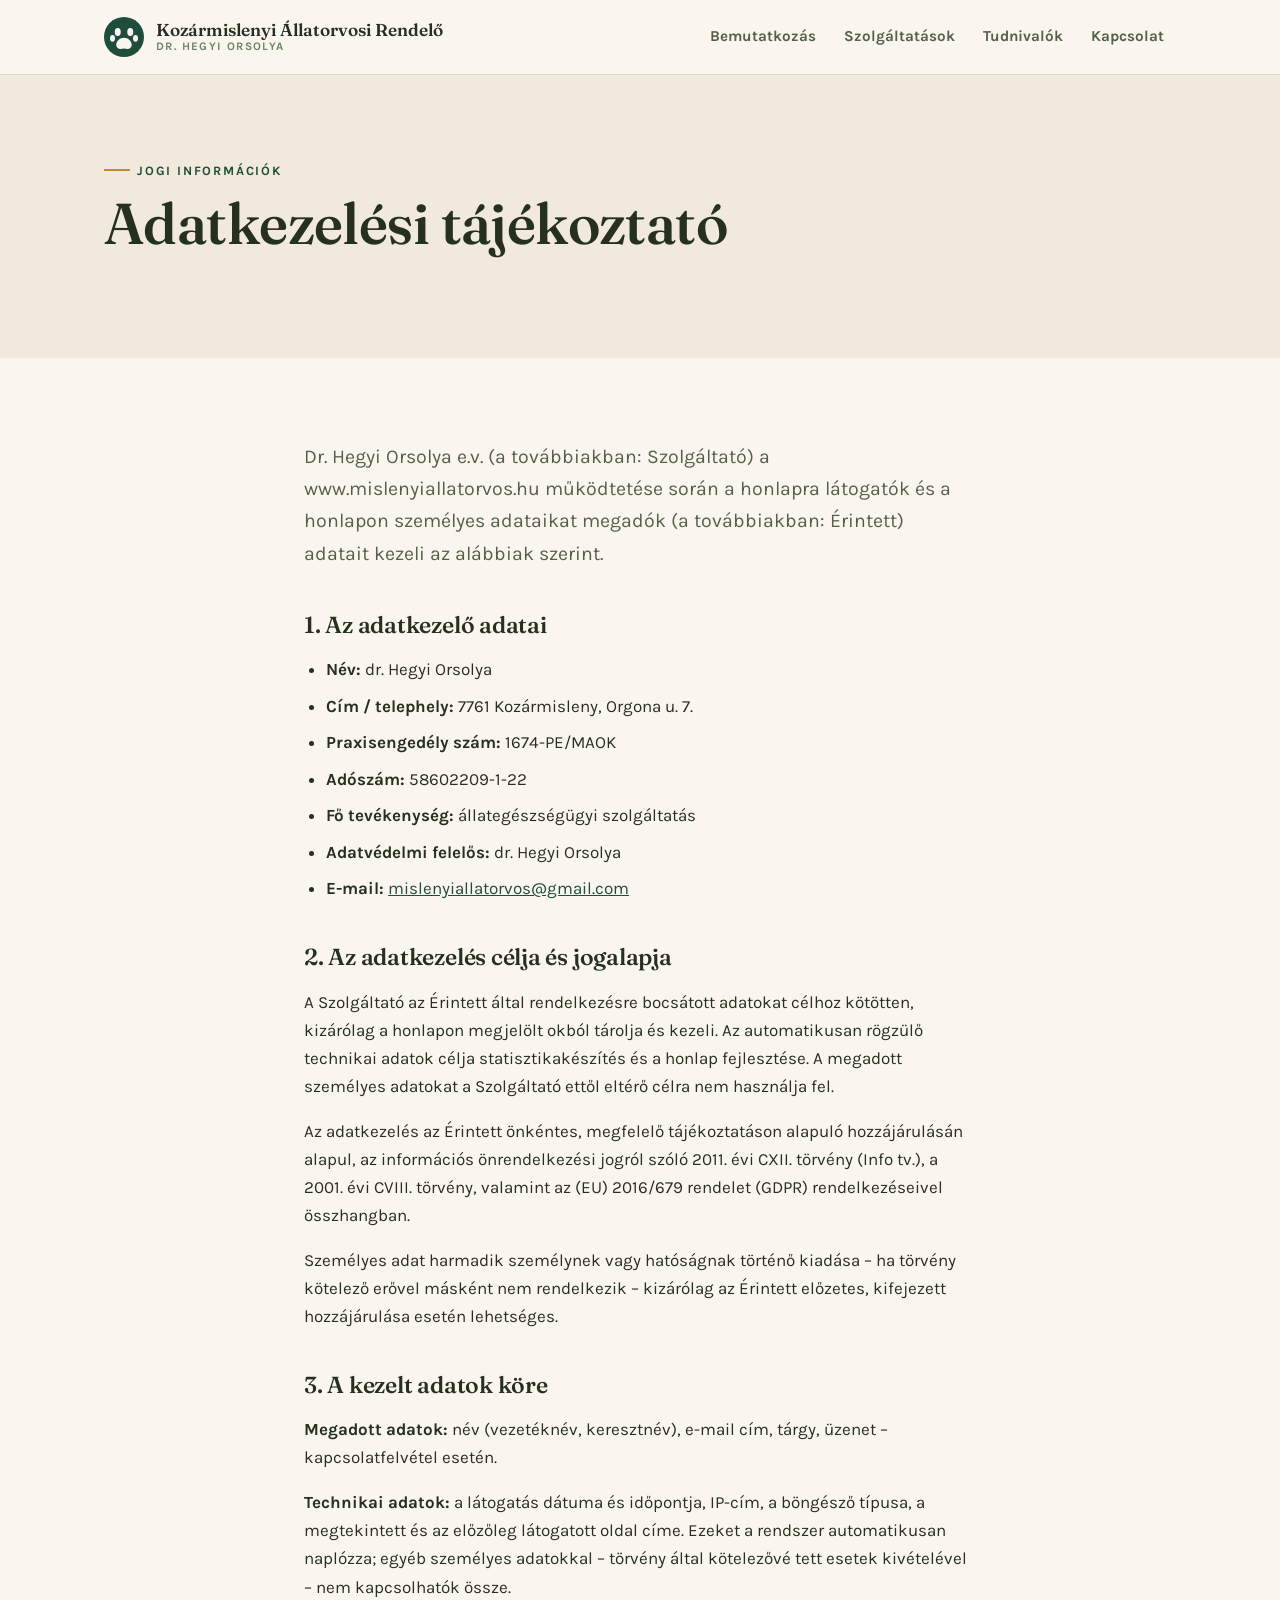
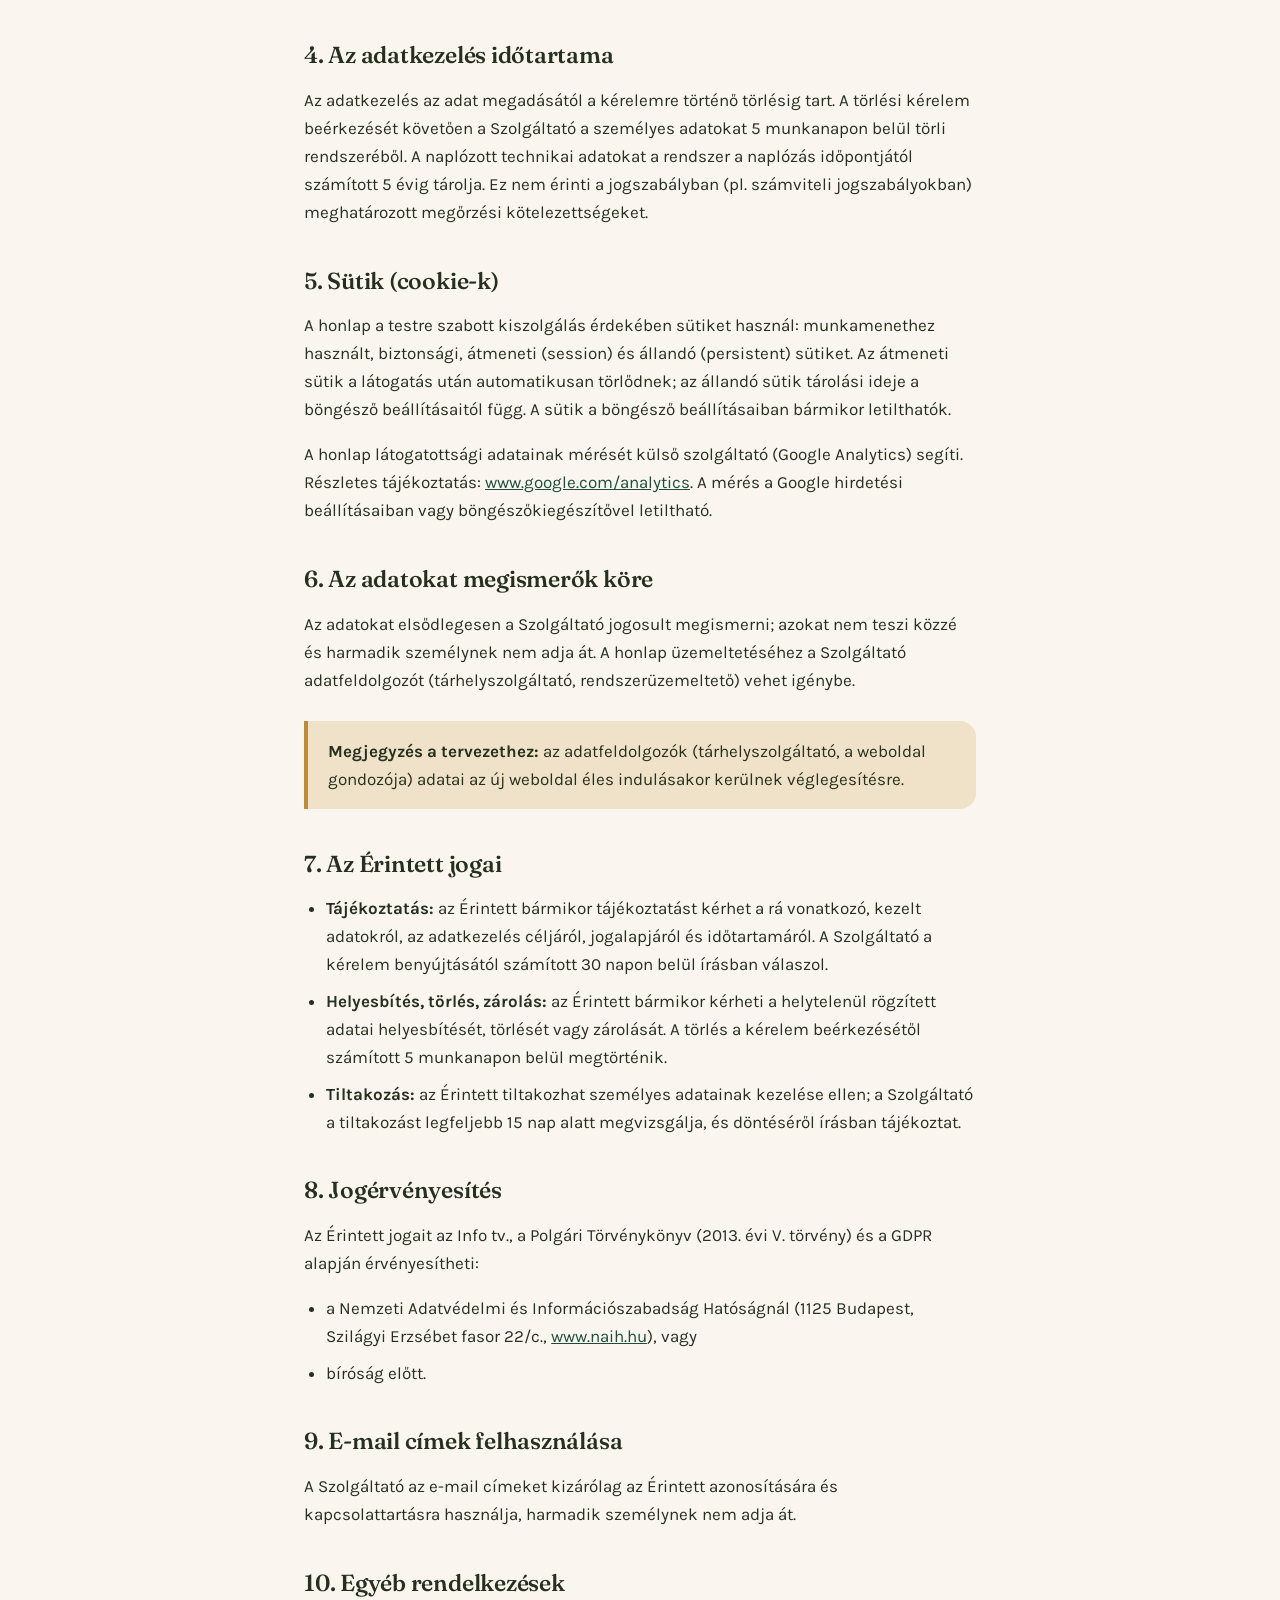
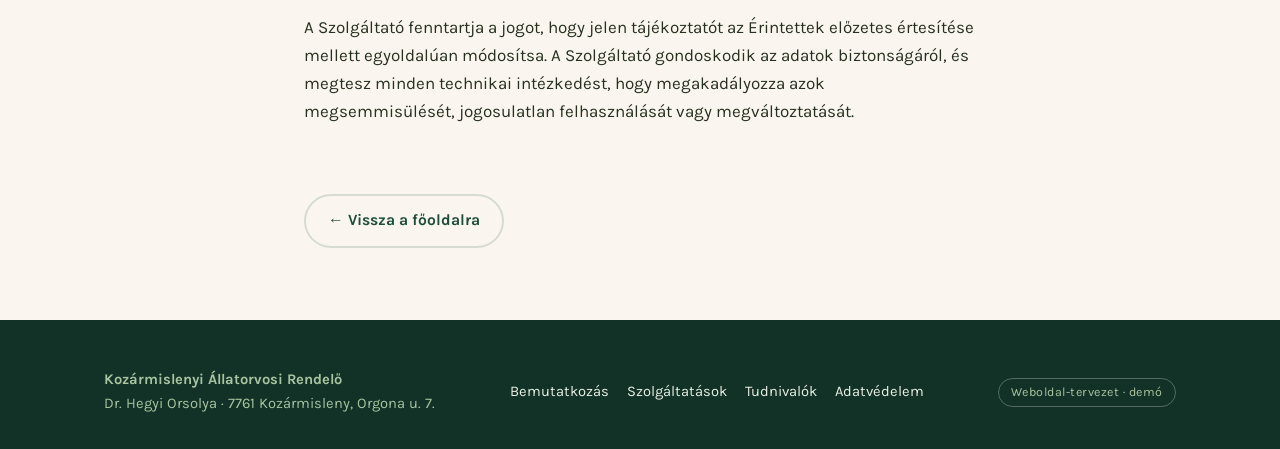
==== adatvedelem.html @ f399595c "Allatorvosi weboldal demo Co-Authored-By: Claude Fable 5 <noreply@anthropic.com>" ====
<!DOCTYPE html>
<html lang="hu">
<head>
  <meta charset="utf-8">
  <meta name="viewport" content="width=device-width, initial-scale=1">
  <title>Adatkezelési tájékoztató – Kozármislenyi Állatorvosi Rendelő</title>
  <meta name="description" content="A www.mislenyiallatorvos.hu adatkezelési tájékoztatója.">
  <meta name="robots" content="noindex">
  <link rel="preconnect" href="https://fonts.googleapis.com">
  <link rel="preconnect" href="https://fonts.gstatic.com" crossorigin>
  <link href="https://fonts.googleapis.com/css2?family=Fraunces:ital,opsz,wght@0,9..144,400..700;1,9..144,400..700&family=Karla:ital,wght@0,400..800;1,400..800&display=swap&subset=latin-ext" rel="stylesheet">
  <link rel="stylesheet" href="css/style.css">
  <link rel="icon" href="data:image/svg+xml,%3Csvg xmlns='http://www.w3.org/2000/svg' viewBox='0 0 32 32'%3E%3Ccircle cx='16' cy='16' r='16' fill='%231E4D3B'/%3E%3Cg fill='%23FAF6EF'%3E%3Cellipse cx='11' cy='12' rx='2.4' ry='3.2'/%3E%3Cellipse cx='21' cy='12' rx='2.4' ry='3.2'/%3E%3Cellipse cx='6.8' cy='17' rx='2' ry='2.7'/%3E%3Cellipse cx='25.2' cy='17' rx='2' ry='2.7'/%3E%3Cpath d='M16 16.5c3.4 0 6.2 2.8 6.2 5.6 0 2-1.5 3.4-3.4 3.4-1.1 0-2-.4-2.8-.4s-1.7.4-2.8.4c-1.9 0-3.4-1.4-3.4-3.4 0-2.8 2.8-5.6 6.2-5.6z'/%3E%3C/g%3E%3C/svg%3E">
</head>
<body>

  <header class="site-header">
    <div class="wrap">
      <a class="brand" href="index.html">
        <svg viewBox="0 0 32 32" aria-hidden="true">
          <circle cx="16" cy="16" r="16" fill="#1E4D3B"/>
          <g fill="#FAF6EF">
            <ellipse cx="11" cy="12" rx="2.4" ry="3.2"/>
            <ellipse cx="21" cy="12" rx="2.4" ry="3.2"/>
            <ellipse cx="6.8" cy="17" rx="2" ry="2.7"/>
            <ellipse cx="25.2" cy="17" rx="2" ry="2.7"/>
            <path d="M16 16.5c3.4 0 6.2 2.8 6.2 5.6 0 2-1.5 3.4-3.4 3.4-1.1 0-2-.4-2.8-.4s-1.7.4-2.8.4c-1.9 0-3.4-1.4-3.4-3.4 0-2.8 2.8-5.6 6.2-5.6z"/>
          </g>
        </svg>
        <span class="brand-name">
          Kozármislenyi Állatorvosi Rendelő
          <small>Dr. Hegyi Orsolya</small>
        </span>
      </a>
      <nav class="main-nav" id="main-nav" aria-label="Fő navigáció">
        <a href="index.html#bemutatkozas">Bemutatkozás</a>
        <a href="index.html#szolgaltatasok">Szolgáltatások</a>
        <a href="index.html#tudnivalok">Tudnivalók</a>
        <a href="index.html#kapcsolat">Kapcsolat</a>
      </nav>
      <button class="nav-toggle" id="nav-toggle" aria-expanded="false" aria-controls="main-nav" aria-label="Menü megnyitása">
        <svg viewBox="0 0 24 24" fill="none" stroke="currentColor" stroke-width="2.4" stroke-linecap="round" aria-hidden="true"><line x1="3" y1="6" x2="21" y2="6"/><line x1="3" y1="12" x2="21" y2="12"/><line x1="3" y1="18" x2="21" y2="18"/></svg>
      </button>
    </div>
  </header>

  <main>
    <div class="article-hero">
      <div class="wrap">
        <p class="eyebrow">Jogi információk</p>
        <h1>Adatkezelési tájékoztató</h1>
      </div>
    </div>

    <article class="article-body">
      <p class="lead">Dr. Hegyi Orsolya e.v. (a továbbiakban: Szolgáltató) a www.mislenyiallatorvos.hu működtetése során a honlapra látogatók és a honlapon személyes adataikat megadók (a továbbiakban: Érintett) adatait kezeli az alábbiak szerint.</p>

      <h2>1. Az adatkezelő adatai</h2>
      <ul>
        <li><strong>Név:</strong> dr. Hegyi Orsolya</li>
        <li><strong>Cím / telephely:</strong> 7761 Kozármisleny, Orgona u. 7.</li>
        <li><strong>Praxisengedély szám:</strong> 1674-PE/MAOK</li>
        <li><strong>Adószám:</strong> 58602209-1-22</li>
        <li><strong>Fő tevékenység:</strong> állategészségügyi szolgáltatás</li>
        <li><strong>Adatvédelmi felelős:</strong> dr. Hegyi Orsolya</li>
        <li><strong>E-mail:</strong> <a href="mailto:mislenyiallatorvos@gmail.com">mislenyiallatorvos@gmail.com</a></li>
      </ul>

      <h2>2. Az adatkezelés célja és jogalapja</h2>
      <p>A Szolgáltató az Érintett által rendelkezésre bocsátott adatokat célhoz kötötten, kizárólag a honlapon megjelölt okból tárolja és kezeli. Az automatikusan rögzülő technikai adatok célja statisztikakészítés és a honlap fejlesztése. A megadott személyes adatokat a Szolgáltató ettől eltérő célra nem használja fel.</p>
      <p>Az adatkezelés az Érintett önkéntes, megfelelő tájékoztatáson alapuló hozzájárulásán alapul, az információs önrendelkezési jogról szóló 2011. évi CXII. törvény (Info tv.), a 2001. évi CVIII. törvény, valamint az (EU) 2016/679 rendelet (GDPR) rendelkezéseivel összhangban.</p>
      <p>Személyes adat harmadik személynek vagy hatóságnak történő kiadása – ha törvény kötelező erővel másként nem rendelkezik – kizárólag az Érintett előzetes, kifejezett hozzájárulása esetén lehetséges.</p>

      <h2>3. A kezelt adatok köre</h2>
      <p><strong>Megadott adatok:</strong> név (vezetéknév, keresztnév), e-mail cím, tárgy, üzenet – kapcsolatfelvétel esetén.</p>
      <p><strong>Technikai adatok:</strong> a látogatás dátuma és időpontja, IP-cím, a böngésző típusa, a megtekintett és az előzőleg látogatott oldal címe. Ezeket a rendszer automatikusan naplózza; egyéb személyes adatokkal – törvény által kötelezővé tett esetek kivételével – nem kapcsolhatók össze.</p>

      <h2>4. Az adatkezelés időtartama</h2>
      <p>Az adatkezelés az adat megadásától a kérelemre történő törlésig tart. A törlési kérelem beérkezését követően a Szolgáltató a személyes adatokat 5 munkanapon belül törli rendszeréből. A naplózott technikai adatokat a rendszer a naplózás időpontjától számított 5 évig tárolja. Ez nem érinti a jogszabályban (pl. számviteli jogszabályokban) meghatározott megőrzési kötelezettségeket.</p>

      <h2>5. Sütik (cookie-k)</h2>
      <p>A honlap a testre szabott kiszolgálás érdekében sütiket használ: munkamenethez használt, biztonsági, átmeneti (session) és állandó (persistent) sütiket. Az átmeneti sütik a látogatás után automatikusan törlődnek; az állandó sütik tárolási ideje a böngésző beállításaitól függ. A sütik a böngésző beállításaiban bármikor letilthatók.</p>
      <p>A honlap látogatottsági adatainak mérését külső szolgáltató (Google Analytics) segíti. Részletes tájékoztatás: <a href="https://www.google.com/analytics/" rel="noopener">www.google.com/analytics</a>. A mérés a Google hirdetési beállításaiban vagy böngészőkiegészítővel letiltható.</p>

      <h2>6. Az adatokat megismerők köre</h2>
      <p>Az adatokat elsődlegesen a Szolgáltató jogosult megismerni; azokat nem teszi közzé és harmadik személynek nem adja át. A honlap üzemeltetéséhez a Szolgáltató adatfeldolgozót (tárhelyszolgáltató, rendszerüzemeltető) vehet igénybe.</p>
      <div class="callout"><p><strong>Megjegyzés a tervezethez:</strong> az adatfeldolgozók (tárhelyszolgáltató, a weboldal gondozója) adatai az új weboldal éles indulásakor kerülnek véglegesítésre.</p></div>

      <h2>7. Az Érintett jogai</h2>
      <ul>
        <li><strong>Tájékoztatás:</strong> az Érintett bármikor tájékoztatást kérhet a rá vonatkozó, kezelt adatokról, az adatkezelés céljáról, jogalapjáról és időtartamáról. A Szolgáltató a kérelem benyújtásától számított 30 napon belül írásban válaszol.</li>
        <li><strong>Helyesbítés, törlés, zárolás:</strong> az Érintett bármikor kérheti a helytelenül rögzített adatai helyesbítését, törlését vagy zárolását. A törlés a kérelem beérkezésétől számított 5 munkanapon belül megtörténik.</li>
        <li><strong>Tiltakozás:</strong> az Érintett tiltakozhat személyes adatainak kezelése ellen; a Szolgáltató a tiltakozást legfeljebb 15 nap alatt megvizsgálja, és döntéséről írásban tájékoztat.</li>
      </ul>

      <h2>8. Jogérvényesítés</h2>
      <p>Az Érintett jogait az Info tv., a Polgári Törvénykönyv (2013. évi V. törvény) és a GDPR alapján érvényesítheti:</p>
      <ul>
        <li>a Nemzeti Adatvédelmi és Információszabadság Hatóságnál (1125 Budapest, Szilágyi Erzsébet fasor 22/c., <a href="https://www.naih.hu" rel="noopener">www.naih.hu</a>), vagy</li>
        <li>bíróság előtt.</li>
      </ul>

      <h2>9. E-mail címek felhasználása</h2>
      <p>A Szolgáltató az e-mail címeket kizárólag az Érintett azonosítására és kapcsolattartásra használja, harmadik személynek nem adja át.</p>

      <h2>10. Egyéb rendelkezések</h2>
      <p>A Szolgáltató fenntartja a jogot, hogy jelen tájékoztatót az Érintettek előzetes értesítése mellett egyoldalúan módosítsa. A Szolgáltató gondoskodik az adatok biztonságáról, és megtesz minden technikai intézkedést, hogy megakadályozza azok megsemmisülését, jogosulatlan felhasználását vagy megváltoztatását.</p>
    </article>

    <div class="article-nav">
      <a class="btn btn-ghost" href="index.html">← Vissza a főoldalra</a>
    </div>
  </main>

  <footer class="site-footer">
    <div class="wrap">
      <div>
        <strong>Kozármislenyi Állatorvosi Rendelő</strong><br>
        Dr. Hegyi Orsolya · 7761 Kozármisleny, Orgona u. 7.
      </div>
      <nav class="footer-nav" aria-label="Lábléc navigáció">
        <a href="index.html#bemutatkozas">Bemutatkozás</a>
        <a href="index.html#szolgaltatasok">Szolgáltatások</a>
        <a href="index.html#tudnivalok">Tudnivalók</a>
        <a href="adatvedelem.html">Adatvédelem</a>
      </nav>
      <span class="demo-badge">Weboldal-tervezet · demó</span>
    </div>
  </footer>

  <script src="js/main.js"></script>
</body>
</html>
---- css/style.css ----
/* ==========================================================================
   Kozármislenyi Állatorvosi Rendelő — designrendszer
   Paletta: csontpapír / fenyőzöld / moha / mézarany
   Tipó: Fraunces (display) + Karla (szöveg)
   ========================================================================== */

:root {
  --paper: #FAF6EF;
  --paper-2: #F1EADC;
  --card: #FFFDF8;
  --ink: #26301F;
  --ink-soft: #55604B;
  --pine: #1E4D3B;
  --pine-deep: #123227;
  --moss: #6B8563;
  --honey: #BE8A3C;
  --honey-soft: #F0E2C8;
  --line: rgba(30, 77, 59, 0.16);
  --shadow: 0 18px 40px -18px rgba(24, 45, 32, 0.28);
  --radius: 16px;
  --font-display: "Fraunces", Georgia, "Times New Roman", serif;
  --font-body: "Karla", "Segoe UI", Arial, sans-serif;
}

* { box-sizing: border-box; }

html { scroll-behavior: smooth; }
@media (prefers-reduced-motion: reduce) {
  html { scroll-behavior: auto; }
}

body {
  margin: 0;
  background: var(--paper);
  color: var(--ink);
  font-family: var(--font-body);
  font-size: 1.0625rem;
  line-height: 1.65;
  -webkit-font-smoothing: antialiased;
}

img { max-width: 100%; display: block; }

a { color: var(--pine); }
a:hover { color: var(--pine-deep); }

:focus-visible {
  outline: 3px solid var(--honey);
  outline-offset: 3px;
  border-radius: 4px;
}

.wrap {
  max-width: 1120px;
  margin: 0 auto;
  padding: 0 24px;
}

/* ---------- Tipográfia ---------- */

h1, h2, h3 {
  font-family: var(--font-display);
  font-weight: 560;
  line-height: 1.14;
  color: var(--ink);
  margin: 0 0 0.5em;
  letter-spacing: -0.01em;
}

h1 { font-size: clamp(2.3rem, 5.2vw, 3.6rem); }
h2 { font-size: clamp(1.7rem, 3.4vw, 2.4rem); }
h3 { font-size: 1.22rem; }

.lead {
  font-size: clamp(1.08rem, 1.8vw, 1.22rem);
  color: var(--ink-soft);
  max-width: 34em;
}

.eyebrow {
  display: inline-flex;
  align-items: center;
  gap: 0.55em;
  font-size: 0.8rem;
  font-weight: 700;
  letter-spacing: 0.14em;
  text-transform: uppercase;
  color: var(--pine);
  margin-bottom: 1.1em;
}
.eyebrow::before {
  content: "";
  width: 26px;
  height: 2px;
  background: var(--honey);
}

.accent-i { font-style: italic; color: var(--pine); }

/* ---------- Ügyeleti csík ---------- */

.duty-strip {
  background: var(--pine-deep);
  color: #E9F0E6;
  font-size: 0.9rem;
  padding: 8px 0;
}
.duty-strip .wrap {
  display: flex;
  flex-wrap: wrap;
  gap: 4px 24px;
  justify-content: space-between;
}
.duty-strip a { color: #F3D9A8; font-weight: 700; text-decoration: none; }
.duty-strip a:hover { text-decoration: underline; color: #F3D9A8; }

/* ---------- Fejléc ---------- */

.site-header {
  position: sticky;
  top: 0;
  z-index: 50;
  background: rgba(250, 246, 239, 0.92);
  backdrop-filter: blur(8px);
  border-bottom: 1px solid var(--line);
}

.site-header .wrap {
  display: flex;
  align-items: center;
  gap: 24px;
  min-height: 74px;
}

.brand {
  display: flex;
  align-items: center;
  gap: 12px;
  text-decoration: none;
  color: var(--ink);
  margin-right: auto;
}
.brand:hover { color: var(--ink); }
.brand svg { width: 40px; height: 40px; flex: none; }
.brand-name {
  font-family: var(--font-display);
  font-size: 1.08rem;
  font-weight: 600;
  line-height: 1.2;
}
.brand-name small {
  display: block;
  font-family: var(--font-body);
  font-size: 0.72rem;
  font-weight: 700;
  letter-spacing: 0.12em;
  text-transform: uppercase;
  color: var(--moss);
}

.main-nav { display: flex; align-items: center; gap: 4px; }
.main-nav a {
  text-decoration: none;
  font-weight: 700;
  font-size: 0.95rem;
  color: var(--ink-soft);
  padding: 8px 12px;
  border-radius: 999px;
}
.main-nav a:hover { color: var(--pine-deep); background: var(--paper-2); }

.btn {
  display: inline-flex;
  align-items: center;
  justify-content: center;
  gap: 0.5em;
  padding: 12px 22px;
  border-radius: 999px;
  font-weight: 700;
  font-size: 0.98rem;
  text-decoration: none;
  border: 2px solid transparent;
  cursor: pointer;
  transition: transform 0.15s ease, box-shadow 0.15s ease, background 0.15s ease;
}
.btn-primary {
  background: var(--pine);
  color: #FDFBF5;
  box-shadow: 0 10px 24px -12px rgba(18, 50, 39, 0.55);
}
.btn-primary:hover { background: var(--pine-deep); color: #FDFBF5; transform: translateY(-1px); }
.btn-ghost {
  border-color: var(--line);
  color: var(--pine);
  background: transparent;
}
.btn-ghost:hover { border-color: var(--pine); color: var(--pine-deep); }
.btn svg { width: 18px; height: 18px; }

.nav-toggle {
  display: none;
  background: none;
  border: 2px solid var(--line);
  border-radius: 10px;
  padding: 8px 10px;
  cursor: pointer;
  color: var(--pine);
}
.nav-toggle svg { width: 22px; height: 22px; display: block; }

/* ---------- Hero ---------- */

.hero { padding: clamp(48px, 8vw, 96px) 0 clamp(56px, 8vw, 104px); overflow: hidden; }

.hero .wrap {
  display: grid;
  grid-template-columns: minmax(0, 1.05fr) minmax(0, 0.95fr);
  gap: clamp(32px, 5vw, 72px);
  align-items: center;
}

.hero-copy .btn { margin-right: 10px; margin-top: 8px; }

.hero-facts {
  display: flex;
  flex-wrap: wrap;
  gap: 8px 28px;
  margin: 28px 0 0;
  padding: 0;
  list-style: none;
  color: var(--ink-soft);
  font-size: 0.92rem;
  font-weight: 700;
}
.hero-facts strong {
  display: block;
  font-family: var(--font-display);
  font-size: 1.35rem;
  font-weight: 600;
  color: var(--pine);
}

.hero-visual { position: relative; }
.hero-photo {
  border-radius: var(--radius) 72px var(--radius) var(--radius);
  overflow: hidden;
  box-shadow: var(--shadow);
}
.hero-photo img {
  width: 100%;
  height: clamp(340px, 44vw, 500px);
  object-fit: cover;
  object-position: 62% 68%;
}

/* A szignatúra elem: nyitvatartási kártya, a mai nap kiemelve */
.hours-card {
  position: absolute;
  left: clamp(-40px, -4vw, -16px);
  bottom: -36px;
  width: min(310px, 86%);
  background: var(--card);
  border: 1px solid var(--line);
  border-radius: var(--radius);
  box-shadow: var(--shadow);
  padding: 20px 22px 16px;
}
.hours-card h3 {
  display: flex;
  align-items: center;
  gap: 0.5em;
  font-size: 1.05rem;
  margin-bottom: 10px;
}
.hours-card h3 svg { width: 20px; height: 20px; color: var(--honey); }
.hours-table { width: 100%; border-collapse: collapse; font-size: 0.93rem; }
.hours-table td { padding: 5px 0; border-bottom: 1px dashed var(--line); }
.hours-table tr:last-child td { border-bottom: 0; }
.hours-table td:last-child { text-align: right; font-weight: 700; white-space: nowrap; }
.hours-table .closed { color: var(--ink-soft); font-weight: 400; }
.hours-table tr.today td {
  color: var(--pine-deep);
  font-weight: 700;
}
.hours-table tr.today td:first-child::after {
  content: "ma";
  display: inline-block;
  margin-left: 8px;
  padding: 1px 8px;
  border-radius: 999px;
  background: var(--honey);
  color: #FFF9EC;
  font-size: 0.68rem;
  font-weight: 800;
  letter-spacing: 0.06em;
  text-transform: uppercase;
  vertical-align: 2px;
}
.hours-note {
  margin: 10px 0 0;
  font-size: 0.82rem;
  color: var(--ink-soft);
}

/* ---------- Szekciók ---------- */

.section { padding: clamp(64px, 9vw, 112px) 0; }
.section-tight { padding-top: clamp(40px, 6vw, 72px); }

.section-head { max-width: 640px; margin-bottom: clamp(32px, 5vw, 56px); }

/* Bemutatkozás */
.about .wrap {
  display: grid;
  grid-template-columns: minmax(0, 0.9fr) minmax(0, 1.1fr);
  gap: clamp(32px, 5vw, 72px);
  align-items: center;
}
.about-photo {
  border-radius: 72px var(--radius) var(--radius) var(--radius);
  overflow: hidden;
  box-shadow: var(--shadow);
}
.about-photo img { width: 100%; height: clamp(320px, 40vw, 460px); object-fit: cover; }

.cred-list {
  list-style: none;
  margin: 24px 0 0;
  padding: 0;
  display: grid;
  gap: 12px;
}
.cred-list li {
  display: flex;
  gap: 12px;
  align-items: baseline;
}
.cred-list .year {
  flex: none;
  font-family: var(--font-display);
  font-weight: 600;
  color: var(--honey);
  min-width: 3.2em;
}

/* Alternatív gyógyászat — mélyzöld sáv */
.alt-band {
  background: var(--pine-deep);
  color: #E9F0E6;
  position: relative;
}
.alt-band .wrap {
  display: grid;
  grid-template-columns: minmax(0, 1.1fr) minmax(0, 0.9fr);
  gap: clamp(32px, 5vw, 72px);
  align-items: center;
}
.alt-band h2 { color: #F6F2E7; }
.alt-band .eyebrow { color: #A9C4A0; }
.alt-band p { color: #C9D8C4; }
.alt-band .accent-i { color: #E8C98A; }
.alt-photo {
  border-radius: var(--radius);
  overflow: hidden;
  box-shadow: 0 24px 48px -20px rgba(0, 0, 0, 0.55);
}
.alt-photo img { width: 100%; height: clamp(300px, 36vw, 440px); object-fit: cover; }

.method-pills {
  list-style: none;
  display: flex;
  flex-wrap: wrap;
  gap: 10px;
  padding: 0;
  margin: 26px 0 0;
}
.method-pills li {
  padding: 8px 16px;
  border: 1px solid rgba(233, 240, 230, 0.3);
  border-radius: 999px;
  font-size: 0.92rem;
  font-weight: 700;
  color: #E9F0E6;
}

/* Szolgáltatások */
.svc-grid {
  display: grid;
  grid-template-columns: repeat(auto-fit, minmax(240px, 1fr));
  gap: 18px;
}
.svc-card {
  background: var(--card);
  border: 1px solid var(--line);
  border-radius: var(--radius);
  padding: 26px 24px 24px;
  transition: transform 0.18s ease, box-shadow 0.18s ease;
}
.svc-card:hover { transform: translateY(-4px); box-shadow: var(--shadow); }
.svc-card svg {
  width: 34px;
  height: 34px;
  color: var(--pine);
  margin-bottom: 14px;
}
.svc-card h3 { margin-bottom: 6px; }
.svc-card p { margin: 0; font-size: 0.95rem; color: var(--ink-soft); }

/* Tudnivalók */
.info-band { background: var(--paper-2); }
.info-grid {
  display: grid;
  grid-template-columns: repeat(auto-fit, minmax(280px, 1fr));
  gap: 18px;
}
.info-card {
  display: flex;
  flex-direction: column;
  gap: 8px;
  background: var(--card);
  border: 1px solid var(--line);
  border-radius: var(--radius);
  padding: 24px;
  text-decoration: none;
  color: var(--ink);
  transition: transform 0.18s ease, box-shadow 0.18s ease;
}
.info-card:hover { transform: translateY(-4px); box-shadow: var(--shadow); color: var(--ink); }
.info-card .tag {
  align-self: flex-start;
  font-size: 0.7rem;
  font-weight: 800;
  letter-spacing: 0.1em;
  text-transform: uppercase;
  color: var(--pine);
  background: var(--honey-soft);
  border-radius: 999px;
  padding: 3px 10px;
}
.info-card h3 { margin: 4px 0 0; }
.info-card p { margin: 0; font-size: 0.94rem; color: var(--ink-soft); flex: 1; }
.info-card .more {
  font-weight: 700;
  font-size: 0.92rem;
  color: var(--pine);
}
.info-card:hover .more { color: var(--pine-deep); }

/* Kapcsolat */
.contact .wrap {
  display: grid;
  grid-template-columns: minmax(0, 0.95fr) minmax(0, 1.05fr);
  gap: clamp(32px, 5vw, 64px);
  align-items: start;
}
.contact-item {
  display: flex;
  gap: 16px;
  padding: 18px 0;
  border-bottom: 1px dashed var(--line);
}
.contact-item:last-of-type { border-bottom: 0; }
.contact-item svg { width: 24px; height: 24px; flex: none; color: var(--honey); margin-top: 3px; }
.contact-item h3 { font-size: 1.02rem; margin-bottom: 2px; }
.contact-item p { margin: 0; color: var(--ink-soft); }
.contact-item a { font-weight: 700; text-decoration: none; }
.contact-item a:hover { text-decoration: underline; }

.duty-note {
  margin-top: 20px;
  background: var(--honey-soft);
  border: 1px solid rgba(190, 138, 60, 0.35);
  border-radius: var(--radius);
  padding: 16px 20px;
  font-size: 0.95rem;
}
.duty-note strong { color: var(--pine-deep); }

.map-frame {
  border-radius: var(--radius);
  overflow: hidden;
  box-shadow: var(--shadow);
  border: 1px solid var(--line);
}
.map-frame iframe {
  display: block;
  width: 100%;
  height: 420px;
  border: 0;
}

/* ---------- Lábléc ---------- */

.site-footer {
  background: var(--pine-deep);
  color: #A9C4A0;
  padding: 48px 0 32px;
  font-size: 0.92rem;
}
.site-footer .wrap {
  display: flex;
  flex-wrap: wrap;
  gap: 24px;
  justify-content: space-between;
  align-items: center;
}
.site-footer a { color: #E9F0E6; text-decoration: none; }
.site-footer a:hover { text-decoration: underline; color: #fff; }
.footer-nav { display: flex; flex-wrap: wrap; gap: 18px; }
.demo-badge {
  display: inline-block;
  border: 1px solid rgba(233, 240, 230, 0.3);
  border-radius: 999px;
  padding: 3px 12px;
  font-size: 0.78rem;
  letter-spacing: 0.04em;
}

/* ---------- Cikkoldalak ---------- */

.article-hero {
  background: var(--paper-2);
  padding: clamp(40px, 6vw, 72px) 0;
}
.article-hero .eyebrow { margin-bottom: 0.8em; }
.article-hero h1 { max-width: 16em; }

.article-body {
  max-width: 720px;
  margin: 0 auto;
  padding: clamp(40px, 6vw, 64px) 24px 24px;
}
.article-body h2 {
  font-size: 1.45rem;
  margin-top: 1.8em;
}
.article-body ul, .article-body ol { padding-left: 1.3em; }
.article-body li { margin-bottom: 0.5em; }
.article-body .callout {
  background: var(--honey-soft);
  border-left: 4px solid var(--honey);
  border-radius: 0 var(--radius) var(--radius) 0;
  padding: 16px 20px;
  margin: 1.6em 0;
}
.article-body .callout p { margin: 0; }

.article-nav {
  max-width: 720px;
  margin: 0 auto;
  padding: 12px 24px 72px;
}
.article-nav .btn { margin-top: 16px; }

.related {
  border-top: 1px dashed var(--line);
  margin-top: 40px;
  padding-top: 28px;
}
.related h2 { font-size: 1.2rem; }
.related ul { list-style: none; padding: 0; margin: 0; columns: 2; column-gap: 32px; }
.related li { margin-bottom: 10px; break-inside: avoid; }
.related a { font-weight: 700; text-decoration: none; }
.related a:hover { text-decoration: underline; }

/* ---------- Megjelenési animáció ---------- */

.reveal {
  opacity: 0;
  transform: translateY(18px);
  transition: opacity 0.6s ease, transform 0.6s ease;
}
.reveal.is-visible { opacity: 1; transform: none; }
@media (prefers-reduced-motion: reduce) {
  .reveal { opacity: 1; transform: none; transition: none; }
  .btn, .svc-card, .info-card { transition: none; }
}

/* ---------- Reszponzív ---------- */

@media (max-width: 900px) {
  .hero .wrap,
  .about .wrap,
  .alt-band .wrap,
  .contact .wrap {
    grid-template-columns: 1fr;
  }
  .hero-visual { margin-top: 12px; }
  .hours-card { position: static; width: 100%; margin-top: 18px; }
  .about-photo { order: -1; }
  .related ul { columns: 1; }
}

@media (max-width: 760px) {
  .nav-toggle { display: block; }
  .main-nav {
    display: none;
    position: absolute;
    top: 100%;
    left: 0;
    right: 0;
    flex-direction: column;
    align-items: stretch;
    background: var(--paper);
    border-bottom: 1px solid var(--line);
    padding: 12px 24px 20px;
    gap: 2px;
    box-shadow: var(--shadow);
  }
  .main-nav.is-open { display: flex; }
  .main-nav a { padding: 12px 10px; border-radius: 10px; }
  .header-cta { display: none; }
  .duty-strip .wrap { justify-content: center; text-align: center; }
}
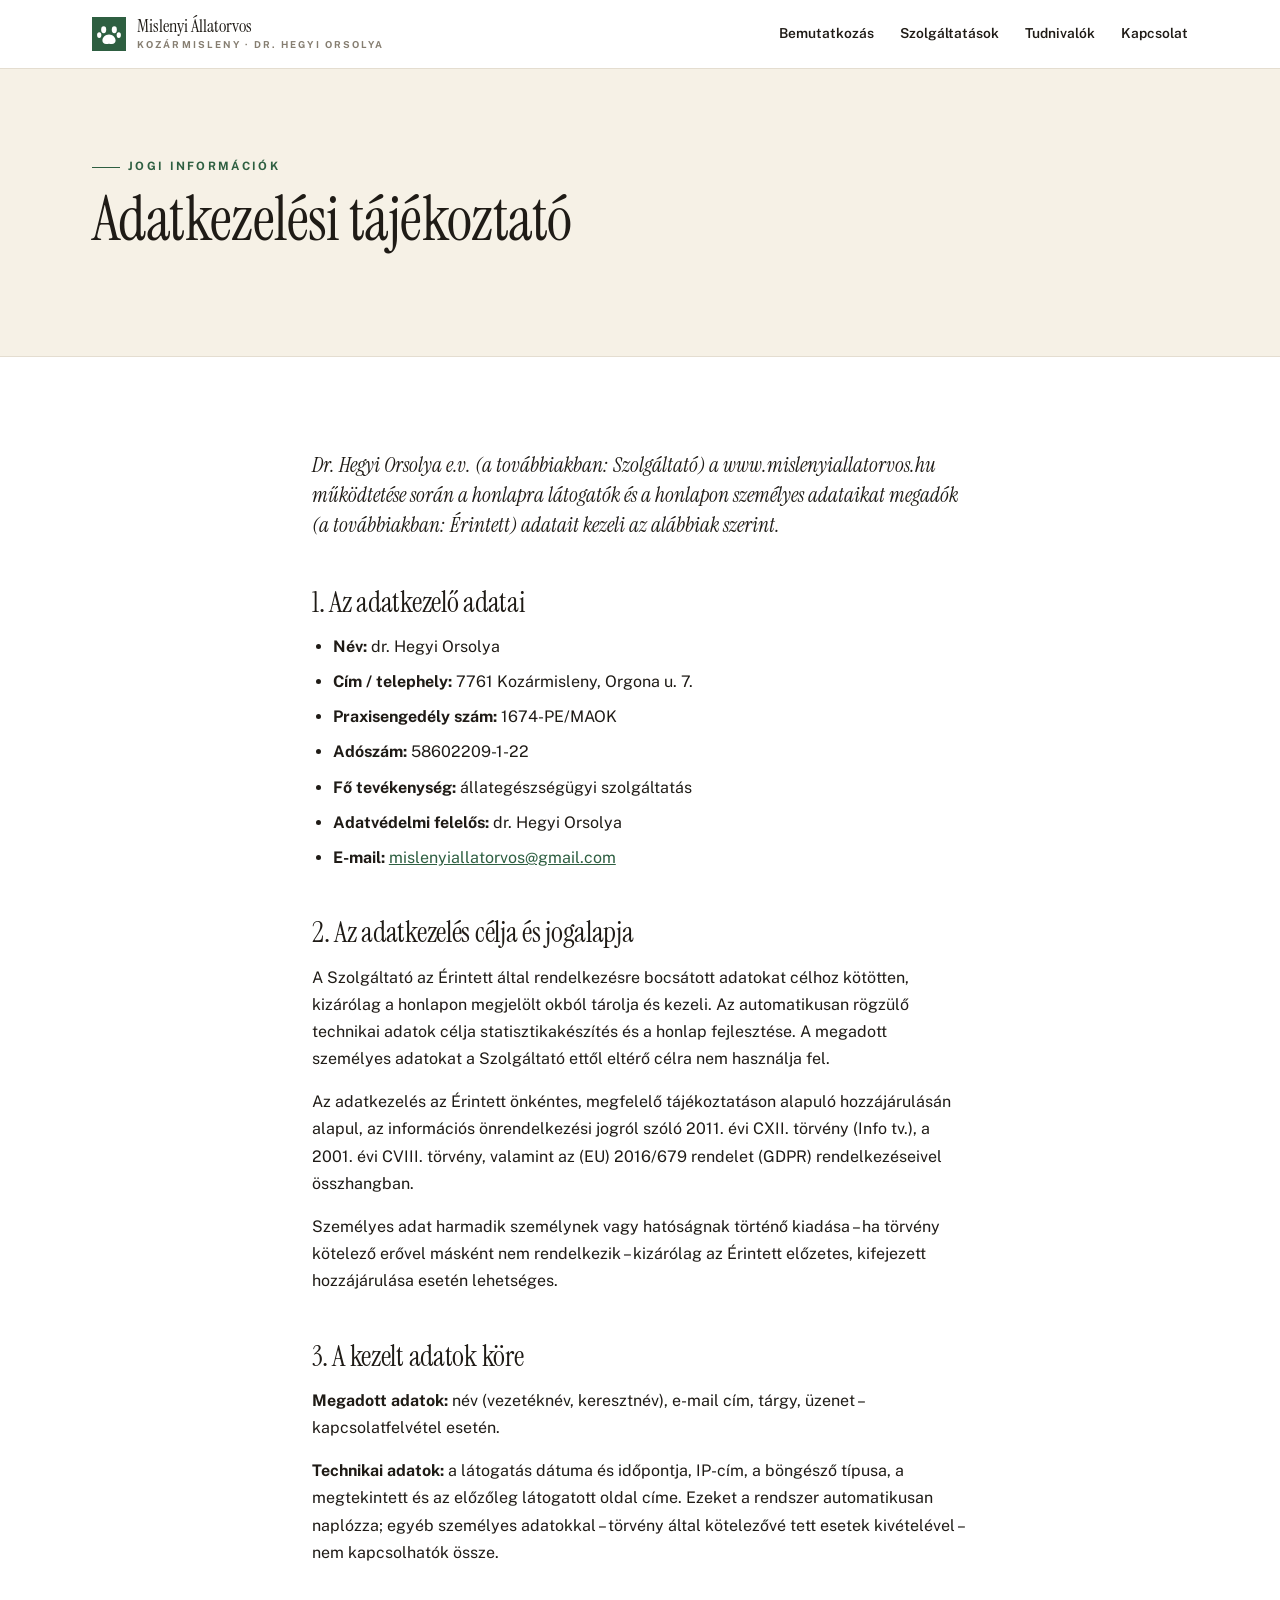
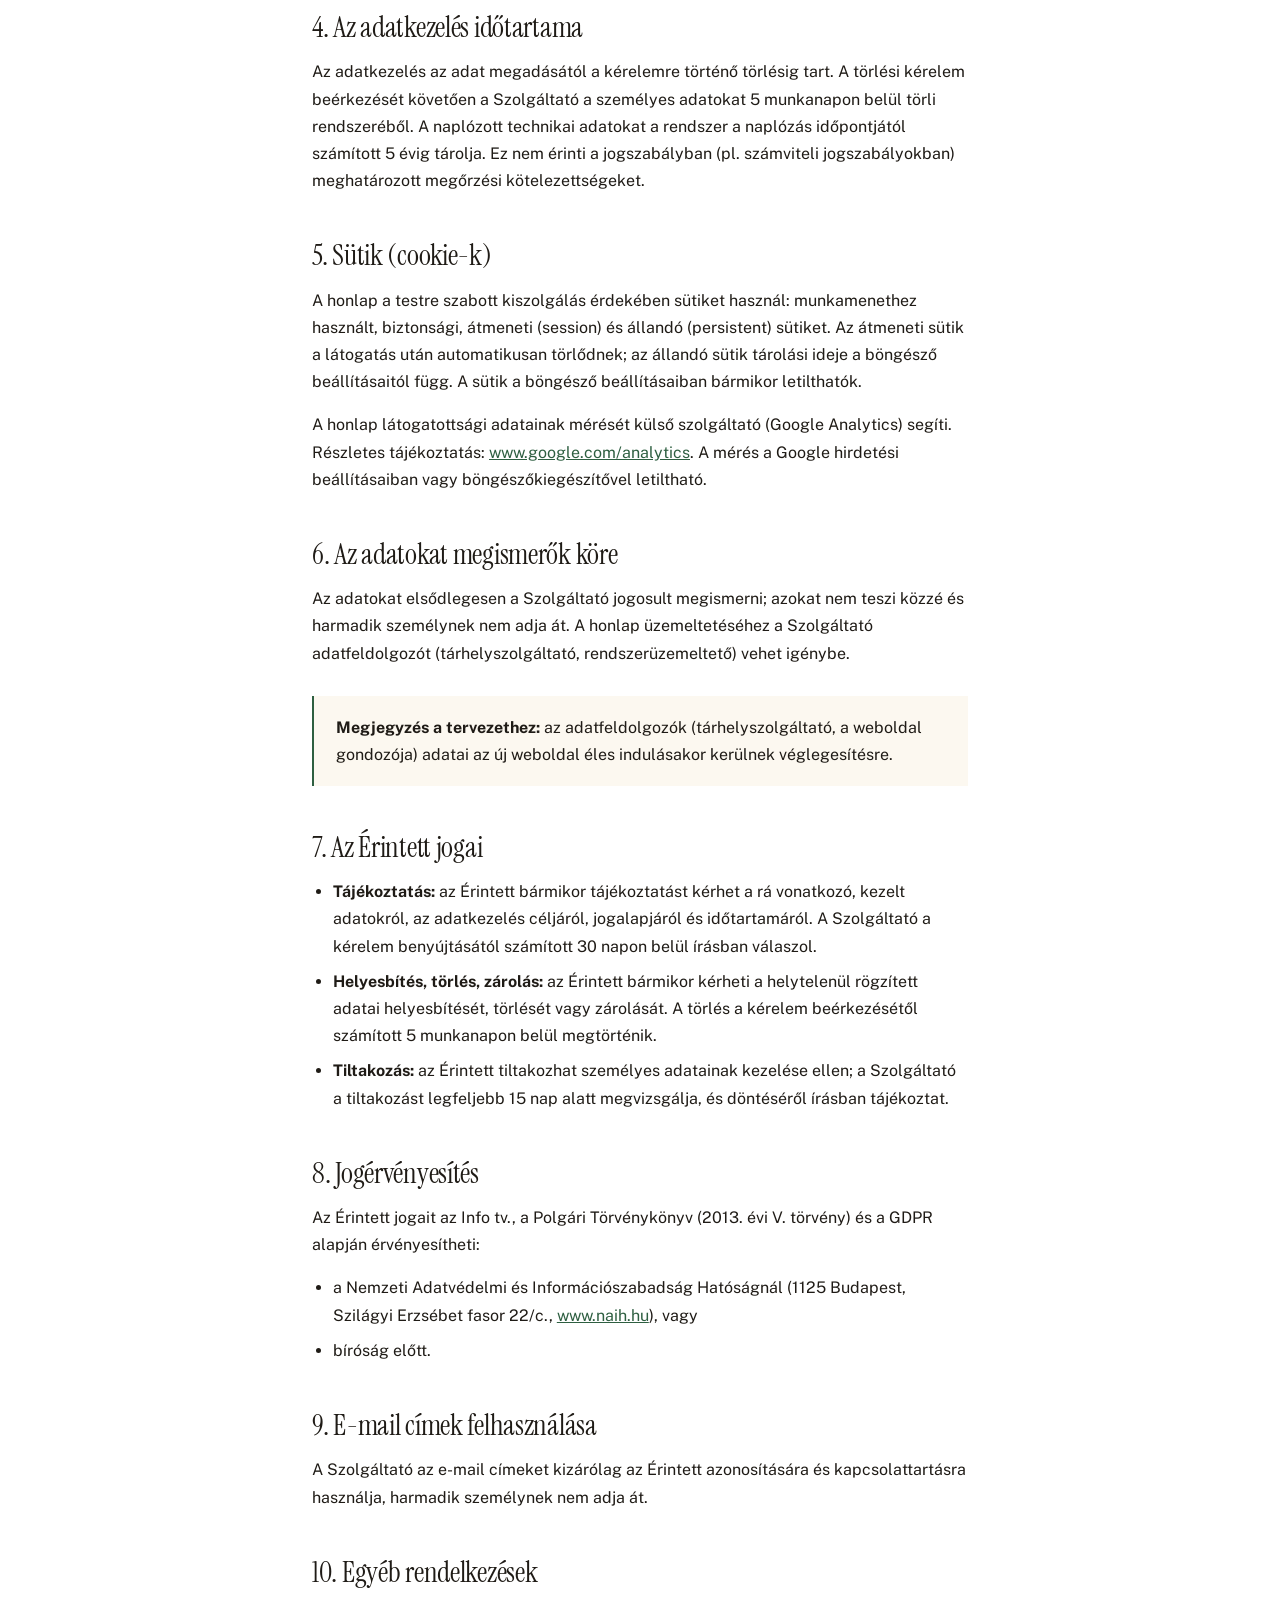
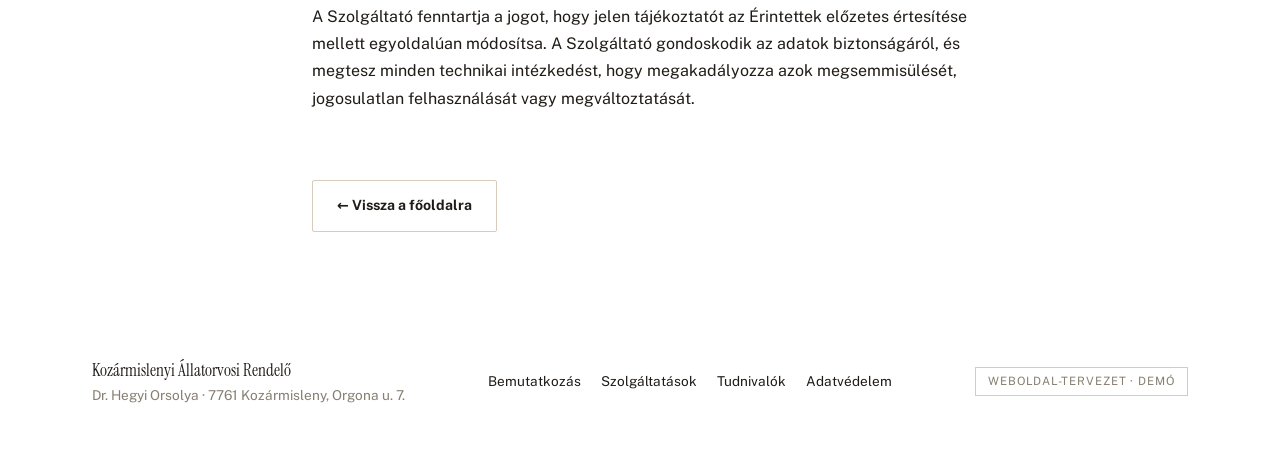
==== commit a385e293: "Ujratervezes: editorial stilus a kemence-akademia v2 mintajara Instrument Serif + Public Sans, feher" ====
--- a/adatvedelem.html
+++ b/adatvedelem.html
@@ -8,9 +8,9 @@
   <meta name="robots" content="noindex">
   <link rel="preconnect" href="https://fonts.googleapis.com">
   <link rel="preconnect" href="https://fonts.gstatic.com" crossorigin>
-  <link href="https://fonts.googleapis.com/css2?family=Fraunces:ital,opsz,wght@0,9..144,400..700;1,9..144,400..700&family=Karla:ital,wght@0,400..800;1,400..800&display=swap&subset=latin-ext" rel="stylesheet">
+  <link href="https://fonts.googleapis.com/css2?family=Instrument+Serif:ital@0;1&family=Public+Sans:ital,wght@0,400;0,500;0,600;0,700;1,400&display=swap" rel="stylesheet">
   <link rel="stylesheet" href="css/style.css">
-  <link rel="icon" href="data:image/svg+xml,%3Csvg xmlns='http://www.w3.org/2000/svg' viewBox='0 0 32 32'%3E%3Ccircle cx='16' cy='16' r='16' fill='%231E4D3B'/%3E%3Cg fill='%23FAF6EF'%3E%3Cellipse cx='11' cy='12' rx='2.4' ry='3.2'/%3E%3Cellipse cx='21' cy='12' rx='2.4' ry='3.2'/%3E%3Cellipse cx='6.8' cy='17' rx='2' ry='2.7'/%3E%3Cellipse cx='25.2' cy='17' rx='2' ry='2.7'/%3E%3Cpath d='M16 16.5c3.4 0 6.2 2.8 6.2 5.6 0 2-1.5 3.4-3.4 3.4-1.1 0-2-.4-2.8-.4s-1.7.4-2.8.4c-1.9 0-3.4-1.4-3.4-3.4 0-2.8 2.8-5.6 6.2-5.6z'/%3E%3C/g%3E%3C/svg%3E">
+  <link rel="icon" href="data:image/svg+xml,%3Csvg xmlns='http://www.w3.org/2000/svg' viewBox='0 0 32 32'%3E%3Crect width='32' height='32' fill='%232E5F41'/%3E%3Cg fill='%23FFFFFF'%3E%3Cellipse cx='11' cy='12' rx='2.4' ry='3.2'/%3E%3Cellipse cx='21' cy='12' rx='2.4' ry='3.2'/%3E%3Cellipse cx='6.8' cy='17' rx='2' ry='2.7'/%3E%3Cellipse cx='25.2' cy='17' rx='2' ry='2.7'/%3E%3Cpath d='M16 16.5c3.4 0 6.2 2.8 6.2 5.6 0 2-1.5 3.4-3.4 3.4-1.1 0-2-.4-2.8-.4s-1.7.4-2.8.4c-1.9 0-3.4-1.4-3.4-3.4 0-2.8 2.8-5.6 6.2-5.6z'/%3E%3C/g%3E%3C/svg%3E">
 </head>
 <body>
 
@@ -18,8 +18,8 @@
     <div class="wrap">
       <a class="brand" href="index.html">
         <svg viewBox="0 0 32 32" aria-hidden="true">
-          <circle cx="16" cy="16" r="16" fill="#1E4D3B"/>
-          <g fill="#FAF6EF">
+          <rect width="32" height="32" fill="#2E5F41"/>
+          <g fill="#FFFFFF">
             <ellipse cx="11" cy="12" rx="2.4" ry="3.2"/>
             <ellipse cx="21" cy="12" rx="2.4" ry="3.2"/>
             <ellipse cx="6.8" cy="17" rx="2" ry="2.7"/>
@@ -28,8 +28,8 @@
           </g>
         </svg>
         <span class="brand-name">
-          Kozármislenyi Állatorvosi Rendelő
-          <small>Dr. Hegyi Orsolya</small>
+          Mislenyi Állatorvos
+          <small>Kozármisleny · Dr. Hegyi Orsolya</small>
         </span>
       </a>
       <nav class="main-nav" id="main-nav" aria-label="Fő navigáció">
--- a/css/style.css
+++ b/css/style.css
@@ -1,25 +1,22 @@
 /* ==========================================================================
-   Kozármislenyi Állatorvosi Rendelő — designrendszer
-   Paletta: csontpapír / fenyőzöld / moha / mézarany
-   Tipó: Fraunces (display) + Karla (szöveg)
+   Kozármislenyi Állatorvosi Rendelő — editorial designrendszer
+   Minta: kemence-akademia v2 (fehér/krém sávok, hajszálvonalak, szögletes)
+   Tipó: Instrument Serif (display) + Public Sans (szöveg)
    ========================================================================== */
 
 :root {
-  --paper: #FAF6EF;
-  --paper-2: #F1EADC;
-  --card: #FFFDF8;
-  --ink: #26301F;
-  --ink-soft: #55604B;
-  --pine: #1E4D3B;
-  --pine-deep: #123227;
-  --moss: #6B8563;
-  --honey: #BE8A3C;
-  --honey-soft: #F0E2C8;
-  --line: rgba(30, 77, 59, 0.16);
-  --shadow: 0 18px 40px -18px rgba(24, 45, 32, 0.28);
-  --radius: 16px;
-  --font-display: "Fraunces", Georgia, "Times New Roman", serif;
-  --font-body: "Karla", "Segoe UI", Arial, sans-serif;
+  --bg: #FFFFFF;
+  --cream: #F6F1E6;
+  --cream-2: #FCF8F0;
+  --ink: #1F1B16;
+  --gray: #867E71;
+  --line: #E4DDD0;
+  --line-dark: #D5CCBB;
+  --accent: #2E5F41;
+  --accent-dark: #234931;
+  --dark: #1B241D;
+  --font-display: "Instrument Serif", Georgia, "Times New Roman", serif;
+  --font-body: "Public Sans", "Segoe UI", system-ui, sans-serif;
 }
 
 * { box-sizing: border-box; }
@@ -31,79 +28,92 @@
 
 body {
   margin: 0;
-  background: var(--paper);
+  background: var(--bg);
   color: var(--ink);
   font-family: var(--font-body);
-  font-size: 1.0625rem;
-  line-height: 1.65;
+  font-size: 1rem;
+  line-height: 1.7;
   -webkit-font-smoothing: antialiased;
 }
 
 img { max-width: 100%; display: block; }
 
-a { color: var(--pine); }
-a:hover { color: var(--pine-deep); }
+a { color: var(--accent); }
+a:hover { color: var(--accent-dark); }
 
 :focus-visible {
-  outline: 3px solid var(--honey);
+  outline: 2px solid var(--accent);
   outline-offset: 3px;
-  border-radius: 4px;
 }
 
 .wrap {
-  max-width: 1120px;
+  max-width: 1160px;
   margin: 0 auto;
-  padding: 0 24px;
+  padding: 0 32px;
 }
 
 /* ---------- Tipográfia ---------- */
 
 h1, h2, h3 {
   font-family: var(--font-display);
-  font-weight: 560;
-  line-height: 1.14;
-  color: var(--ink);
-  margin: 0 0 0.5em;
+  font-weight: 400;
+  line-height: 1.05;
+  color: var(--ink);
+  margin: 0 0 0.45em;
   letter-spacing: -0.01em;
 }
 
-h1 { font-size: clamp(2.3rem, 5.2vw, 3.6rem); }
-h2 { font-size: clamp(1.7rem, 3.4vw, 2.4rem); }
-h3 { font-size: 1.22rem; }
+h1 { font-size: clamp(2.9rem, 6.4vw, 4.9rem); }
+h2 { font-size: clamp(2.1rem, 4vw, 3.1rem); }
+h3 { font-size: 1.45rem; line-height: 1.2; }
+
+.accent-i {
+  font-style: italic;
+  color: var(--accent);
+}
 
 .lead {
-  font-size: clamp(1.08rem, 1.8vw, 1.22rem);
-  color: var(--ink-soft);
-  max-width: 34em;
+  font-size: 1.06rem;
+  color: var(--ink);
+  max-width: 36em;
+}
+
+.sub-serif {
+  font-family: var(--font-display);
+  font-style: italic;
+  font-size: clamp(1.15rem, 2vw, 1.4rem);
+  color: var(--ink);
+  margin: 0 0 0.9em;
 }
 
 .eyebrow {
   display: inline-flex;
   align-items: center;
-  gap: 0.55em;
-  font-size: 0.8rem;
-  font-weight: 700;
-  letter-spacing: 0.14em;
-  text-transform: uppercase;
-  color: var(--pine);
-  margin-bottom: 1.1em;
+  gap: 0.7em;
+  font-size: 0.72rem;
+  font-weight: 700;
+  letter-spacing: 0.2em;
+  text-transform: uppercase;
+  color: var(--accent);
+  margin-bottom: 1.4em;
 }
 .eyebrow::before {
   content: "";
-  width: 26px;
-  height: 2px;
-  background: var(--honey);
-}
-
-.accent-i { font-style: italic; color: var(--pine); }
+  width: 28px;
+  height: 1px;
+  background: var(--accent);
+}
+
+.muted { color: var(--gray); }
 
 /* ---------- Ügyeleti csík ---------- */
 
 .duty-strip {
-  background: var(--pine-deep);
-  color: #E9F0E6;
-  font-size: 0.9rem;
-  padding: 8px 0;
+  background: var(--cream-2);
+  border-bottom: 1px solid var(--line);
+  color: var(--gray);
+  font-size: 0.82rem;
+  padding: 7px 0;
 }
 .duty-strip .wrap {
   display: flex;
@@ -111,8 +121,8 @@
   gap: 4px 24px;
   justify-content: space-between;
 }
-.duty-strip a { color: #F3D9A8; font-weight: 700; text-decoration: none; }
-.duty-strip a:hover { text-decoration: underline; color: #F3D9A8; }
+.duty-strip a { color: var(--accent); font-weight: 700; text-decoration: none; }
+.duty-strip a:hover { text-decoration: underline; }
 
 /* ---------- Fejléc ---------- */
 
@@ -120,382 +130,472 @@
   position: sticky;
   top: 0;
   z-index: 50;
-  background: rgba(250, 246, 239, 0.92);
-  backdrop-filter: blur(8px);
+  background: rgba(255, 255, 255, 0.96);
+  backdrop-filter: blur(6px);
   border-bottom: 1px solid var(--line);
 }
 
 .site-header .wrap {
   display: flex;
   align-items: center;
-  gap: 24px;
-  min-height: 74px;
+  gap: 28px;
+  min-height: 68px;
 }
 
 .brand {
   display: flex;
   align-items: center;
-  gap: 12px;
+  gap: 11px;
   text-decoration: none;
   color: var(--ink);
   margin-right: auto;
 }
 .brand:hover { color: var(--ink); }
-.brand svg { width: 40px; height: 40px; flex: none; }
+.brand svg { width: 34px; height: 34px; flex: none; }
 .brand-name {
   font-family: var(--font-display);
-  font-size: 1.08rem;
-  font-weight: 600;
-  line-height: 1.2;
+  font-size: 1.12rem;
+  line-height: 1.1;
 }
 .brand-name small {
   display: block;
   font-family: var(--font-body);
-  font-size: 0.72rem;
-  font-weight: 700;
-  letter-spacing: 0.12em;
-  text-transform: uppercase;
-  color: var(--moss);
-}
-
-.main-nav { display: flex; align-items: center; gap: 4px; }
+  font-size: 0.6rem;
+  font-weight: 700;
+  letter-spacing: 0.22em;
+  text-transform: uppercase;
+  color: var(--gray);
+  margin-top: 3px;
+}
+
+.main-nav { display: flex; align-items: center; gap: 26px; }
 .main-nav a {
   text-decoration: none;
-  font-weight: 700;
-  font-size: 0.95rem;
-  color: var(--ink-soft);
-  padding: 8px 12px;
-  border-radius: 999px;
-}
-.main-nav a:hover { color: var(--pine-deep); background: var(--paper-2); }
+  font-weight: 600;
+  font-size: 0.86rem;
+  color: var(--ink);
+  padding: 4px 0;
+}
+.main-nav a:hover { color: var(--accent); }
 
 .btn {
   display: inline-flex;
   align-items: center;
   justify-content: center;
-  gap: 0.5em;
-  padding: 12px 22px;
-  border-radius: 999px;
-  font-weight: 700;
-  font-size: 0.98rem;
+  gap: 0.6em;
+  padding: 13px 24px;
+  border-radius: 2px;
+  font-weight: 700;
+  font-size: 0.88rem;
   text-decoration: none;
-  border: 2px solid transparent;
+  border: 1px solid transparent;
   cursor: pointer;
-  transition: transform 0.15s ease, box-shadow 0.15s ease, background 0.15s ease;
+  transition: background 0.15s ease, border-color 0.15s ease, color 0.15s ease;
 }
 .btn-primary {
-  background: var(--pine);
-  color: #FDFBF5;
-  box-shadow: 0 10px 24px -12px rgba(18, 50, 39, 0.55);
-}
-.btn-primary:hover { background: var(--pine-deep); color: #FDFBF5; transform: translateY(-1px); }
+  background: var(--accent);
+  color: #FFFFFF;
+}
+.btn-primary:hover { background: var(--accent-dark); color: #FFFFFF; }
 .btn-ghost {
-  border-color: var(--line);
-  color: var(--pine);
+  border-color: var(--line-dark);
+  color: var(--ink);
   background: transparent;
 }
-.btn-ghost:hover { border-color: var(--pine); color: var(--pine-deep); }
+.btn-ghost:hover { border-color: var(--ink); color: var(--ink); }
+.btn .arrow { font-family: var(--font-body); }
 .btn svg { width: 18px; height: 18px; }
+
+.header-cta { padding: 10px 18px; }
 
 .nav-toggle {
   display: none;
   background: none;
-  border: 2px solid var(--line);
-  border-radius: 10px;
+  border: 1px solid var(--line-dark);
+  border-radius: 2px;
   padding: 8px 10px;
   cursor: pointer;
-  color: var(--pine);
-}
-.nav-toggle svg { width: 22px; height: 22px; display: block; }
+  color: var(--ink);
+}
+.nav-toggle svg { width: 20px; height: 20px; display: block; }
 
 /* ---------- Hero ---------- */
 
-.hero { padding: clamp(48px, 8vw, 96px) 0 clamp(56px, 8vw, 104px); overflow: hidden; }
-
+.hero {
+  border-bottom: 1px solid var(--line);
+}
 .hero .wrap {
   display: grid;
-  grid-template-columns: minmax(0, 1.05fr) minmax(0, 0.95fr);
-  gap: clamp(32px, 5vw, 72px);
+  grid-template-columns: minmax(0, 1fr) minmax(0, 0.92fr);
+  gap: clamp(36px, 5vw, 80px);
   align-items: center;
 }
-
-.hero-copy .btn { margin-right: 10px; margin-top: 8px; }
-
-.hero-facts {
-  display: flex;
-  flex-wrap: wrap;
-  gap: 8px 28px;
-  margin: 28px 0 0;
-  padding: 0;
-  list-style: none;
-  color: var(--ink-soft);
-  font-size: 0.92rem;
-  font-weight: 700;
-}
-.hero-facts strong {
-  display: block;
-  font-family: var(--font-display);
-  font-size: 1.35rem;
-  font-weight: 600;
-  color: var(--pine);
-}
-
-.hero-visual { position: relative; }
-.hero-photo {
-  border-radius: var(--radius) 72px var(--radius) var(--radius);
-  overflow: hidden;
-  box-shadow: var(--shadow);
-}
-.hero-photo img {
+.hero-copy { padding: clamp(48px, 7vw, 96px) 0; }
+.hero-copy .lead { margin-bottom: 2em; }
+.hero-actions { display: flex; flex-wrap: wrap; gap: 12px; }
+
+.hero-visual {
+  position: relative;
+  align-self: stretch;
+  min-height: 420px;
+}
+.hero-visual img {
+  position: absolute;
+  inset: 0;
   width: 100%;
-  height: clamp(340px, 44vw, 500px);
+  height: 100%;
   object-fit: cover;
   object-position: 62% 68%;
 }
-
-/* A szignatúra elem: nyitvatartási kártya, a mai nap kiemelve */
-.hours-card {
+.photo-chip {
   position: absolute;
-  left: clamp(-40px, -4vw, -16px);
-  bottom: -36px;
-  width: min(310px, 86%);
-  background: var(--card);
+  left: 18px;
+  bottom: 18px;
+  display: inline-flex;
+  align-items: center;
+  gap: 0.6em;
+  background: rgba(255, 255, 255, 0.94);
   border: 1px solid var(--line);
-  border-radius: var(--radius);
-  box-shadow: var(--shadow);
-  padding: 20px 22px 16px;
-}
-.hours-card h3 {
+  padding: 7px 14px;
+  font-size: 0.78rem;
+  font-weight: 700;
+  letter-spacing: 0.04em;
+}
+.photo-chip::before {
+  content: "";
+  width: 7px;
+  height: 7px;
+  border-radius: 50%;
+  background: var(--accent);
+}
+
+/* ---------- Filozófia sáv (krém) ---------- */
+
+.philosophy {
+  background: var(--cream);
+  border-bottom: 1px solid var(--line);
+}
+.philosophy .wrap {
+  display: grid;
+  grid-template-columns: minmax(0, 0.9fr) minmax(0, 1.1fr);
+  gap: clamp(36px, 6vw, 96px);
+  padding-top: clamp(56px, 8vw, 104px);
+  padding-bottom: clamp(48px, 6vw, 80px);
+}
+.philosophy p { color: #4C443D; margin: 0 0 1.2em; }
+
+blockquote.pull {
+  margin: 1.8em 0 0;
+  padding-left: 20px;
+  border-left: 2px solid var(--accent);
+  font-family: var(--font-display);
+  font-style: italic;
+  font-size: 1.18rem;
+  line-height: 1.45;
+  color: var(--ink);
+}
+blockquote.pull footer {
+  font-family: var(--font-body);
+  font-style: normal;
+  font-size: 0.75rem;
+  font-weight: 700;
+  letter-spacing: 0.14em;
+  text-transform: uppercase;
+  color: var(--gray);
+  margin-top: 0.9em;
+}
+
+/* ---------- Stat sáv ---------- */
+
+.stat-strip {
+  background: var(--cream);
+  border-bottom: 1px solid var(--line);
+}
+.stat-strip .wrap {
+  display: grid;
+  grid-template-columns: repeat(5, 1fr);
+  padding-top: 0;
+  padding-bottom: clamp(48px, 6vw, 72px);
+}
+.stat {
+  border-left: 1px solid var(--line-dark);
+  padding: 6px 22px;
+}
+.stat:first-child { border-left: 0; padding-left: 0; }
+.stat b {
+  display: block;
+  font-family: var(--font-display);
+  font-weight: 400;
+  font-size: clamp(1.6rem, 2.6vw, 2.2rem);
+  line-height: 1.1;
+  margin-bottom: 4px;
+}
+.stat span {
+  font-size: 0.68rem;
+  font-weight: 600;
+  letter-spacing: 0.1em;
+  text-transform: uppercase;
+  color: var(--gray);
+}
+
+/* ---------- Szekciók ---------- */
+
+.section { padding: clamp(64px, 9vw, 120px) 0; }
+
+.section-head { max-width: 720px; margin-bottom: clamp(36px, 5vw, 64px); }
+.section-head p { color: #4C443D; max-width: 34em; }
+
+/* ---------- Szolgáltatások: keretes rács ---------- */
+
+.svc-grid {
+  display: grid;
+  grid-template-columns: repeat(4, 1fr);
+  border-top: 1px solid var(--line);
+  border-left: 1px solid var(--line);
+}
+.svc-cell {
+  border-right: 1px solid var(--line);
+  border-bottom: 1px solid var(--line);
+  padding: 28px 26px 30px;
+  background: var(--bg);
+}
+.svc-cell .num {
+  display: block;
+  font-size: 0.68rem;
+  font-weight: 700;
+  letter-spacing: 0.2em;
+  text-transform: uppercase;
+  color: var(--accent);
+  margin-bottom: 14px;
+}
+.svc-cell h3 { font-size: 1.35rem; margin-bottom: 8px; }
+.svc-cell p { margin: 0; font-size: 0.88rem; color: #4C443D; }
+
+/* ---------- Alternatív gyógyászat (krém, kép + számozott lista) ---------- */
+
+.alt-band {
+  background: var(--cream);
+  border-top: 1px solid var(--line);
+  border-bottom: 1px solid var(--line);
+}
+.alt-band .wrap {
+  display: grid;
+  grid-template-columns: minmax(0, 0.85fr) minmax(0, 1.15fr);
+  gap: clamp(36px, 6vw, 96px);
+  align-items: start;
+  padding-top: clamp(64px, 9vw, 120px);
+  padding-bottom: clamp(64px, 9vw, 120px);
+}
+.alt-photo { position: sticky; top: 100px; }
+.alt-photo img {
+  width: 100%;
+  height: clamp(360px, 42vw, 560px);
+  object-fit: cover;
+}
+.alt-photo figcaption {
+  font-size: 0.72rem;
+  letter-spacing: 0.1em;
+  text-transform: uppercase;
+  color: var(--gray);
+  padding-top: 10px;
+  border-top: 1px solid var(--line-dark);
+  margin-top: 12px;
+}
+.alt-band p { color: #4C443D; }
+
+.method-list {
+  list-style: none;
+  margin: 32px 0 0;
+  padding: 0;
+}
+.method-list li {
+  display: grid;
+  grid-template-columns: 56px 200px 1fr;
+  gap: 16px;
+  align-items: baseline;
+  border-top: 1px solid var(--line-dark);
+  padding: 14px 0;
+}
+.method-list .num {
+  font-family: var(--font-display);
+  font-size: 1.1rem;
+  color: var(--accent);
+}
+.method-list .name {
+  font-family: var(--font-display);
+  font-size: 1.25rem;
+}
+.method-list .desc {
+  font-size: 0.85rem;
+  color: #4C443D;
+}
+
+/* ---------- Tudnivalók: számozott kártyák ---------- */
+
+.info-grid {
+  display: grid;
+  grid-template-columns: repeat(3, 1fr);
+  gap: 20px;
+}
+.info-card {
   display: flex;
-  align-items: center;
-  gap: 0.5em;
-  font-size: 1.05rem;
-  margin-bottom: 10px;
-}
-.hours-card h3 svg { width: 20px; height: 20px; color: var(--honey); }
-.hours-table { width: 100%; border-collapse: collapse; font-size: 0.93rem; }
-.hours-table td { padding: 5px 0; border-bottom: 1px dashed var(--line); }
-.hours-table tr:last-child td { border-bottom: 0; }
+  flex-direction: column;
+  background: var(--bg);
+  border: 1px solid var(--line);
+  padding: 26px 26px 0;
+  text-decoration: none;
+  color: var(--ink);
+  transition: border-color 0.15s ease;
+}
+.info-card:hover { border-color: var(--accent); color: var(--ink); }
+.info-card .meta {
+  display: flex;
+  justify-content: space-between;
+  align-items: baseline;
+  font-size: 0.68rem;
+  font-weight: 700;
+  letter-spacing: 0.18em;
+  text-transform: uppercase;
+  margin-bottom: 16px;
+}
+.info-card .meta .num { color: var(--gray); }
+.info-card .meta .tag { color: var(--accent); }
+.info-card h3 { font-size: 1.5rem; margin-bottom: 8px; }
+.info-card p { margin: 0 0 22px; font-size: 0.88rem; color: #4C443D; flex: 1; }
+.info-card .more {
+  border-top: 1px solid var(--line);
+  padding: 14px 0;
+  font-size: 0.82rem;
+  font-weight: 700;
+  color: var(--accent);
+}
+.info-card:hover .more { color: var(--accent-dark); }
+
+/* ---------- Idézet sáv ---------- */
+
+.quote-band { padding: clamp(56px, 8vw, 104px) 0; }
+.quote-band .wrap { max-width: 880px; text-align: center; }
+.quote-band blockquote {
+  margin: 0;
+  font-family: var(--font-display);
+  font-style: italic;
+  font-size: clamp(1.5rem, 3vw, 2.2rem);
+  line-height: 1.35;
+}
+.quote-band footer {
+  margin-top: 1.4em;
+  font-size: 0.75rem;
+  font-weight: 700;
+  letter-spacing: 0.18em;
+  text-transform: uppercase;
+  color: var(--gray);
+}
+
+/* ---------- Kapcsolat + nyitvatartás (krém) ---------- */
+
+.contact {
+  background: var(--cream);
+  border-top: 1px solid var(--line);
+  border-bottom: 1px solid var(--line);
+}
+.contact .inner {
+  display: grid;
+  grid-template-columns: minmax(0, 1fr) minmax(0, 1fr);
+  gap: clamp(36px, 6vw, 96px);
+  margin-bottom: clamp(36px, 5vw, 56px);
+}
+
+.hours-card h3,
+.contact-col h3 {
+  font-size: 1.6rem;
+  margin-bottom: 18px;
+}
+
+.hours-table { width: 100%; border-collapse: collapse; font-size: 0.92rem; }
+.hours-table td {
+  padding: 11px 0;
+  border-top: 1px solid var(--line-dark);
+}
 .hours-table td:last-child { text-align: right; font-weight: 700; white-space: nowrap; }
-.hours-table .closed { color: var(--ink-soft); font-weight: 400; }
-.hours-table tr.today td {
-  color: var(--pine-deep);
-  font-weight: 700;
-}
+.hours-table .closed { color: var(--gray); font-weight: 600; }
+.hours-table tr.today td { color: var(--accent-dark); }
 .hours-table tr.today td:first-child::after {
   content: "ma";
   display: inline-block;
-  margin-left: 8px;
-  padding: 1px 8px;
-  border-radius: 999px;
-  background: var(--honey);
-  color: #FFF9EC;
+  margin-left: 10px;
+  padding: 1px 8px 2px;
+  background: var(--accent);
+  color: #fff;
+  font-size: 0.62rem;
+  font-weight: 800;
+  letter-spacing: 0.14em;
+  text-transform: uppercase;
+  vertical-align: 2px;
+}
+.hours-note { margin: 14px 0 0; font-size: 0.82rem; color: var(--gray); }
+
+.contact-item {
+  display: grid;
+  grid-template-columns: 120px 1fr;
+  gap: 16px;
+  border-top: 1px solid var(--line-dark);
+  padding: 13px 0;
+  font-size: 0.92rem;
+}
+.contact-item .label {
   font-size: 0.68rem;
-  font-weight: 800;
-  letter-spacing: 0.06em;
-  text-transform: uppercase;
-  vertical-align: 2px;
-}
-.hours-note {
-  margin: 10px 0 0;
-  font-size: 0.82rem;
-  color: var(--ink-soft);
-}
-
-/* ---------- Szekciók ---------- */
-
-.section { padding: clamp(64px, 9vw, 112px) 0; }
-.section-tight { padding-top: clamp(40px, 6vw, 72px); }
-
-.section-head { max-width: 640px; margin-bottom: clamp(32px, 5vw, 56px); }
-
-/* Bemutatkozás */
-.about .wrap {
-  display: grid;
-  grid-template-columns: minmax(0, 0.9fr) minmax(0, 1.1fr);
-  gap: clamp(32px, 5vw, 72px);
-  align-items: center;
-}
-.about-photo {
-  border-radius: 72px var(--radius) var(--radius) var(--radius);
-  overflow: hidden;
-  box-shadow: var(--shadow);
-}
-.about-photo img { width: 100%; height: clamp(320px, 40vw, 460px); object-fit: cover; }
-
-.cred-list {
-  list-style: none;
-  margin: 24px 0 0;
-  padding: 0;
-  display: grid;
-  gap: 12px;
-}
-.cred-list li {
-  display: flex;
-  gap: 12px;
-  align-items: baseline;
-}
-.cred-list .year {
-  flex: none;
-  font-family: var(--font-display);
-  font-weight: 600;
-  color: var(--honey);
-  min-width: 3.2em;
-}
-
-/* Alternatív gyógyászat — mélyzöld sáv */
-.alt-band {
-  background: var(--pine-deep);
-  color: #E9F0E6;
-  position: relative;
-}
-.alt-band .wrap {
-  display: grid;
-  grid-template-columns: minmax(0, 1.1fr) minmax(0, 0.9fr);
-  gap: clamp(32px, 5vw, 72px);
-  align-items: center;
-}
-.alt-band h2 { color: #F6F2E7; }
-.alt-band .eyebrow { color: #A9C4A0; }
-.alt-band p { color: #C9D8C4; }
-.alt-band .accent-i { color: #E8C98A; }
-.alt-photo {
-  border-radius: var(--radius);
-  overflow: hidden;
-  box-shadow: 0 24px 48px -20px rgba(0, 0, 0, 0.55);
-}
-.alt-photo img { width: 100%; height: clamp(300px, 36vw, 440px); object-fit: cover; }
-
-.method-pills {
-  list-style: none;
-  display: flex;
-  flex-wrap: wrap;
-  gap: 10px;
-  padding: 0;
-  margin: 26px 0 0;
-}
-.method-pills li {
-  padding: 8px 16px;
-  border: 1px solid rgba(233, 240, 230, 0.3);
-  border-radius: 999px;
-  font-size: 0.92rem;
-  font-weight: 700;
-  color: #E9F0E6;
-}
-
-/* Szolgáltatások */
-.svc-grid {
-  display: grid;
-  grid-template-columns: repeat(auto-fit, minmax(240px, 1fr));
-  gap: 18px;
-}
-.svc-card {
-  background: var(--card);
-  border: 1px solid var(--line);
-  border-radius: var(--radius);
-  padding: 26px 24px 24px;
-  transition: transform 0.18s ease, box-shadow 0.18s ease;
-}
-.svc-card:hover { transform: translateY(-4px); box-shadow: var(--shadow); }
-.svc-card svg {
-  width: 34px;
-  height: 34px;
-  color: var(--pine);
-  margin-bottom: 14px;
-}
-.svc-card h3 { margin-bottom: 6px; }
-.svc-card p { margin: 0; font-size: 0.95rem; color: var(--ink-soft); }
-
-/* Tudnivalók */
-.info-band { background: var(--paper-2); }
-.info-grid {
-  display: grid;
-  grid-template-columns: repeat(auto-fit, minmax(280px, 1fr));
-  gap: 18px;
-}
-.info-card {
-  display: flex;
-  flex-direction: column;
-  gap: 8px;
-  background: var(--card);
-  border: 1px solid var(--line);
-  border-radius: var(--radius);
-  padding: 24px;
-  text-decoration: none;
-  color: var(--ink);
-  transition: transform 0.18s ease, box-shadow 0.18s ease;
-}
-.info-card:hover { transform: translateY(-4px); box-shadow: var(--shadow); color: var(--ink); }
-.info-card .tag {
-  align-self: flex-start;
-  font-size: 0.7rem;
-  font-weight: 800;
-  letter-spacing: 0.1em;
-  text-transform: uppercase;
-  color: var(--pine);
-  background: var(--honey-soft);
-  border-radius: 999px;
-  padding: 3px 10px;
-}
-.info-card h3 { margin: 4px 0 0; }
-.info-card p { margin: 0; font-size: 0.94rem; color: var(--ink-soft); flex: 1; }
-.info-card .more {
-  font-weight: 700;
-  font-size: 0.92rem;
-  color: var(--pine);
-}
-.info-card:hover .more { color: var(--pine-deep); }
-
-/* Kapcsolat */
-.contact .wrap {
-  display: grid;
-  grid-template-columns: minmax(0, 0.95fr) minmax(0, 1.05fr);
-  gap: clamp(32px, 5vw, 64px);
-  align-items: start;
-}
-.contact-item {
-  display: flex;
-  gap: 16px;
-  padding: 18px 0;
-  border-bottom: 1px dashed var(--line);
-}
-.contact-item:last-of-type { border-bottom: 0; }
-.contact-item svg { width: 24px; height: 24px; flex: none; color: var(--honey); margin-top: 3px; }
-.contact-item h3 { font-size: 1.02rem; margin-bottom: 2px; }
-.contact-item p { margin: 0; color: var(--ink-soft); }
+  font-weight: 700;
+  letter-spacing: 0.16em;
+  text-transform: uppercase;
+  color: var(--gray);
+  padding-top: 4px;
+}
 .contact-item a { font-weight: 700; text-decoration: none; }
 .contact-item a:hover { text-decoration: underline; }
 
 .duty-note {
-  margin-top: 20px;
-  background: var(--honey-soft);
-  border: 1px solid rgba(190, 138, 60, 0.35);
-  border-radius: var(--radius);
-  padding: 16px 20px;
-  font-size: 0.95rem;
-}
-.duty-note strong { color: var(--pine-deep); }
+  border-left: 2px solid var(--accent);
+  background: var(--cream-2);
+  padding: 14px 18px;
+  font-size: 0.88rem;
+  margin-top: 22px;
+}
 
 .map-frame {
-  border-radius: var(--radius);
-  overflow: hidden;
-  box-shadow: var(--shadow);
-  border: 1px solid var(--line);
+  border: 1px solid var(--line-dark);
 }
 .map-frame iframe {
   display: block;
   width: 100%;
-  height: 420px;
+  height: 400px;
   border: 0;
 }
 
+/* ---------- Sötét CTA sáv ---------- */
+
+.cta-band {
+  background: var(--dark);
+  color: #E8E4DA;
+  text-align: center;
+  padding: clamp(64px, 9vw, 112px) 0;
+}
+.cta-band h2 {
+  color: #F5F2E9;
+  max-width: 15em;
+  margin: 0 auto 0.4em;
+}
+.cta-band .accent-i { color: #9DBFA6; }
+.cta-band p { color: #B9B4A6; max-width: 34em; margin: 0 auto 2em; }
+.cta-band .btn-primary { background: var(--accent); }
+.cta-band .btn-primary:hover { background: #38714E; }
+
 /* ---------- Lábléc ---------- */
 
 .site-footer {
-  background: var(--pine-deep);
-  color: #A9C4A0;
-  padding: 48px 0 32px;
-  font-size: 0.92rem;
+  background: var(--bg);
+  color: var(--gray);
+  padding: 44px 0;
+  font-size: 0.85rem;
 }
 .site-footer .wrap {
   display: flex;
@@ -504,91 +604,116 @@
   justify-content: space-between;
   align-items: center;
 }
-.site-footer a { color: #E9F0E6; text-decoration: none; }
-.site-footer a:hover { text-decoration: underline; color: #fff; }
-.footer-nav { display: flex; flex-wrap: wrap; gap: 18px; }
+.site-footer strong {
+  font-family: var(--font-display);
+  font-weight: 400;
+  font-size: 1.05rem;
+  color: var(--ink);
+}
+.site-footer a { color: var(--ink); text-decoration: none; }
+.site-footer a:hover { color: var(--accent); }
+.footer-nav { display: flex; flex-wrap: wrap; gap: 20px; }
 .demo-badge {
   display: inline-block;
-  border: 1px solid rgba(233, 240, 230, 0.3);
-  border-radius: 999px;
-  padding: 3px 12px;
-  font-size: 0.78rem;
-  letter-spacing: 0.04em;
+  border: 1px solid var(--line-dark);
+  padding: 4px 12px;
+  font-size: 0.72rem;
+  letter-spacing: 0.08em;
+  text-transform: uppercase;
 }
 
 /* ---------- Cikkoldalak ---------- */
 
 .article-hero {
-  background: var(--paper-2);
-  padding: clamp(40px, 6vw, 72px) 0;
-}
-.article-hero .eyebrow { margin-bottom: 0.8em; }
-.article-hero h1 { max-width: 16em; }
+  background: var(--cream);
+  border-bottom: 1px solid var(--line);
+  padding: clamp(44px, 6vw, 80px) 0;
+}
+.article-hero .eyebrow { margin-bottom: 1em; }
+.article-hero h1 { font-size: clamp(2.4rem, 5vw, 3.8rem); max-width: 16em; }
 
 .article-body {
   max-width: 720px;
   margin: 0 auto;
-  padding: clamp(40px, 6vw, 64px) 24px 24px;
+  padding: clamp(44px, 6vw, 72px) 32px 24px;
+}
+.article-body .lead {
+  font-family: var(--font-display);
+  font-style: italic;
+  font-size: 1.3rem;
+  line-height: 1.45;
 }
 .article-body h2 {
-  font-size: 1.45rem;
-  margin-top: 1.8em;
-}
+  font-size: 1.8rem;
+  margin-top: 1.6em;
+}
+.article-body h3 { font-size: 1.3rem; margin-top: 1.4em; }
 .article-body ul, .article-body ol { padding-left: 1.3em; }
 .article-body li { margin-bottom: 0.5em; }
 .article-body .callout {
-  background: var(--honey-soft);
-  border-left: 4px solid var(--honey);
-  border-radius: 0 var(--radius) var(--radius) 0;
-  padding: 16px 20px;
-  margin: 1.6em 0;
+  background: var(--cream-2);
+  border-left: 2px solid var(--accent);
+  padding: 18px 22px;
+  margin: 1.8em 0;
 }
 .article-body .callout p { margin: 0; }
 
 .article-nav {
   max-width: 720px;
   margin: 0 auto;
-  padding: 12px 24px 72px;
+  padding: 12px 32px 80px;
 }
 .article-nav .btn { margin-top: 16px; }
 
 .related {
-  border-top: 1px dashed var(--line);
-  margin-top: 40px;
-  padding-top: 28px;
-}
-.related h2 { font-size: 1.2rem; }
+  border-top: 1px solid var(--line);
+  margin-top: 44px;
+  padding-top: 30px;
+}
+.related h2 { font-size: 1.5rem; }
 .related ul { list-style: none; padding: 0; margin: 0; columns: 2; column-gap: 32px; }
 .related li { margin-bottom: 10px; break-inside: avoid; }
-.related a { font-weight: 700; text-decoration: none; }
+.related a { font-weight: 600; font-size: 0.92rem; text-decoration: none; }
 .related a:hover { text-decoration: underline; }
 
 /* ---------- Megjelenési animáció ---------- */
 
 .reveal {
   opacity: 0;
-  transform: translateY(18px);
-  transition: opacity 0.6s ease, transform 0.6s ease;
+  transform: translateY(14px);
+  transition: opacity 0.55s ease, transform 0.55s ease;
 }
 .reveal.is-visible { opacity: 1; transform: none; }
 @media (prefers-reduced-motion: reduce) {
   .reveal { opacity: 1; transform: none; transition: none; }
-  .btn, .svc-card, .info-card { transition: none; }
 }
 
 /* ---------- Reszponzív ---------- */
+
+@media (max-width: 1000px) {
+  .svc-grid { grid-template-columns: repeat(2, 1fr); }
+  .info-grid { grid-template-columns: repeat(2, 1fr); }
+  .stat-strip .wrap { grid-template-columns: repeat(3, 1fr); row-gap: 26px; }
+  .stat:nth-child(4) { border-left: 0; padding-left: 0; }
+}
 
 @media (max-width: 900px) {
   .hero .wrap,
-  .about .wrap,
+  .philosophy .wrap,
   .alt-band .wrap,
-  .contact .wrap {
+  .contact .inner {
     grid-template-columns: 1fr;
   }
-  .hero-visual { margin-top: 12px; }
-  .hours-card { position: static; width: 100%; margin-top: 18px; }
-  .about-photo { order: -1; }
-  .related ul { columns: 1; }
+  .hero-copy { padding-bottom: 8px; }
+  .hero-visual {
+    min-height: 320px;
+    margin: 0 -32px;
+  }
+  .hero-visual img { position: static; height: 360px; }
+  .photo-chip { bottom: 14px; left: 32px; }
+  .alt-photo { position: static; }
+  .method-list li { grid-template-columns: 44px 1fr; }
+  .method-list .desc { grid-column: 2; }
 }
 
 @media (max-width: 760px) {
@@ -601,14 +726,19 @@
     right: 0;
     flex-direction: column;
     align-items: stretch;
-    background: var(--paper);
+    background: var(--bg);
     border-bottom: 1px solid var(--line);
-    padding: 12px 24px 20px;
-    gap: 2px;
-    box-shadow: var(--shadow);
+    padding: 10px 32px 18px;
+    gap: 0;
   }
   .main-nav.is-open { display: flex; }
-  .main-nav a { padding: 12px 10px; border-radius: 10px; }
+  .main-nav a { padding: 12px 0; border-top: 1px solid var(--line); font-size: 1rem; }
   .header-cta { display: none; }
   .duty-strip .wrap { justify-content: center; text-align: center; }
-}
+  .svc-grid { grid-template-columns: 1fr; }
+  .info-grid { grid-template-columns: 1fr; }
+  .stat-strip .wrap { grid-template-columns: repeat(2, 1fr); }
+  .stat { border-left: 0; padding-left: 0; }
+  .related ul { columns: 1; }
+  .contact-item { grid-template-columns: 1fr; gap: 2px; }
+}
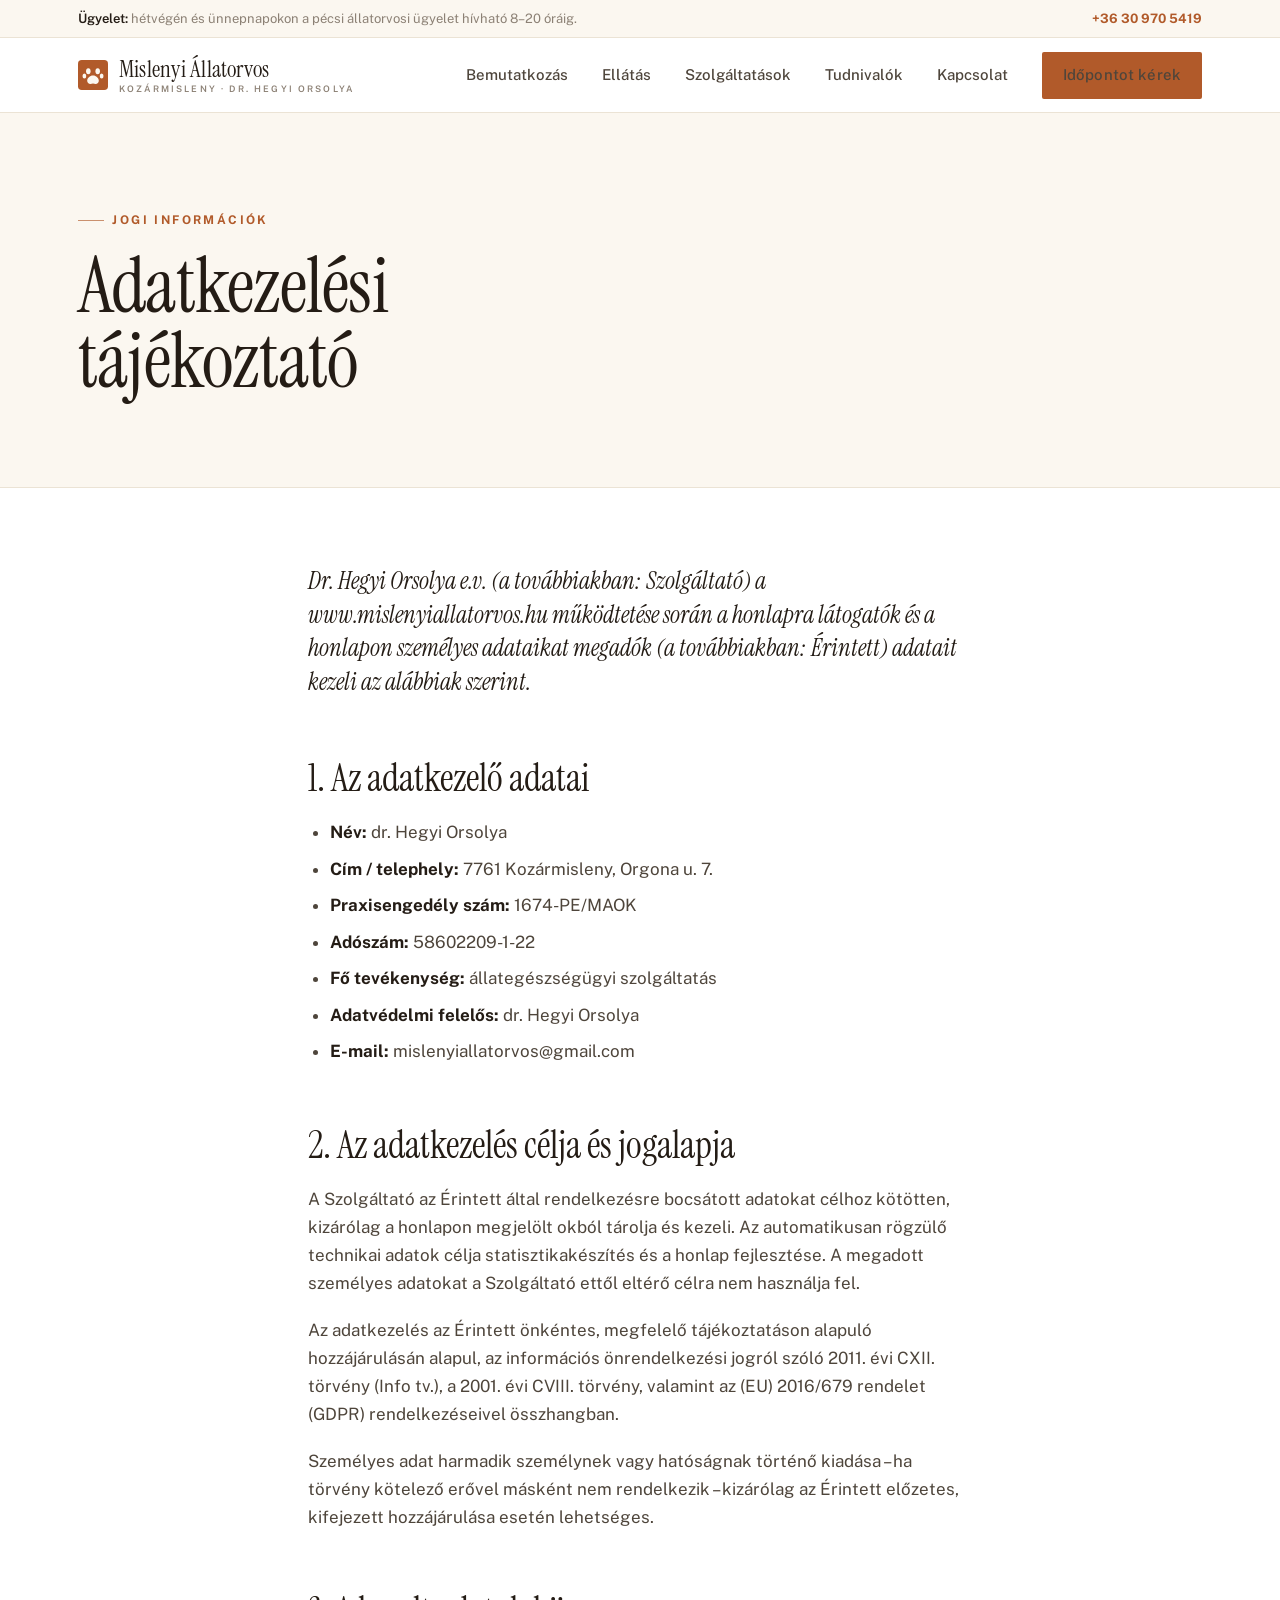
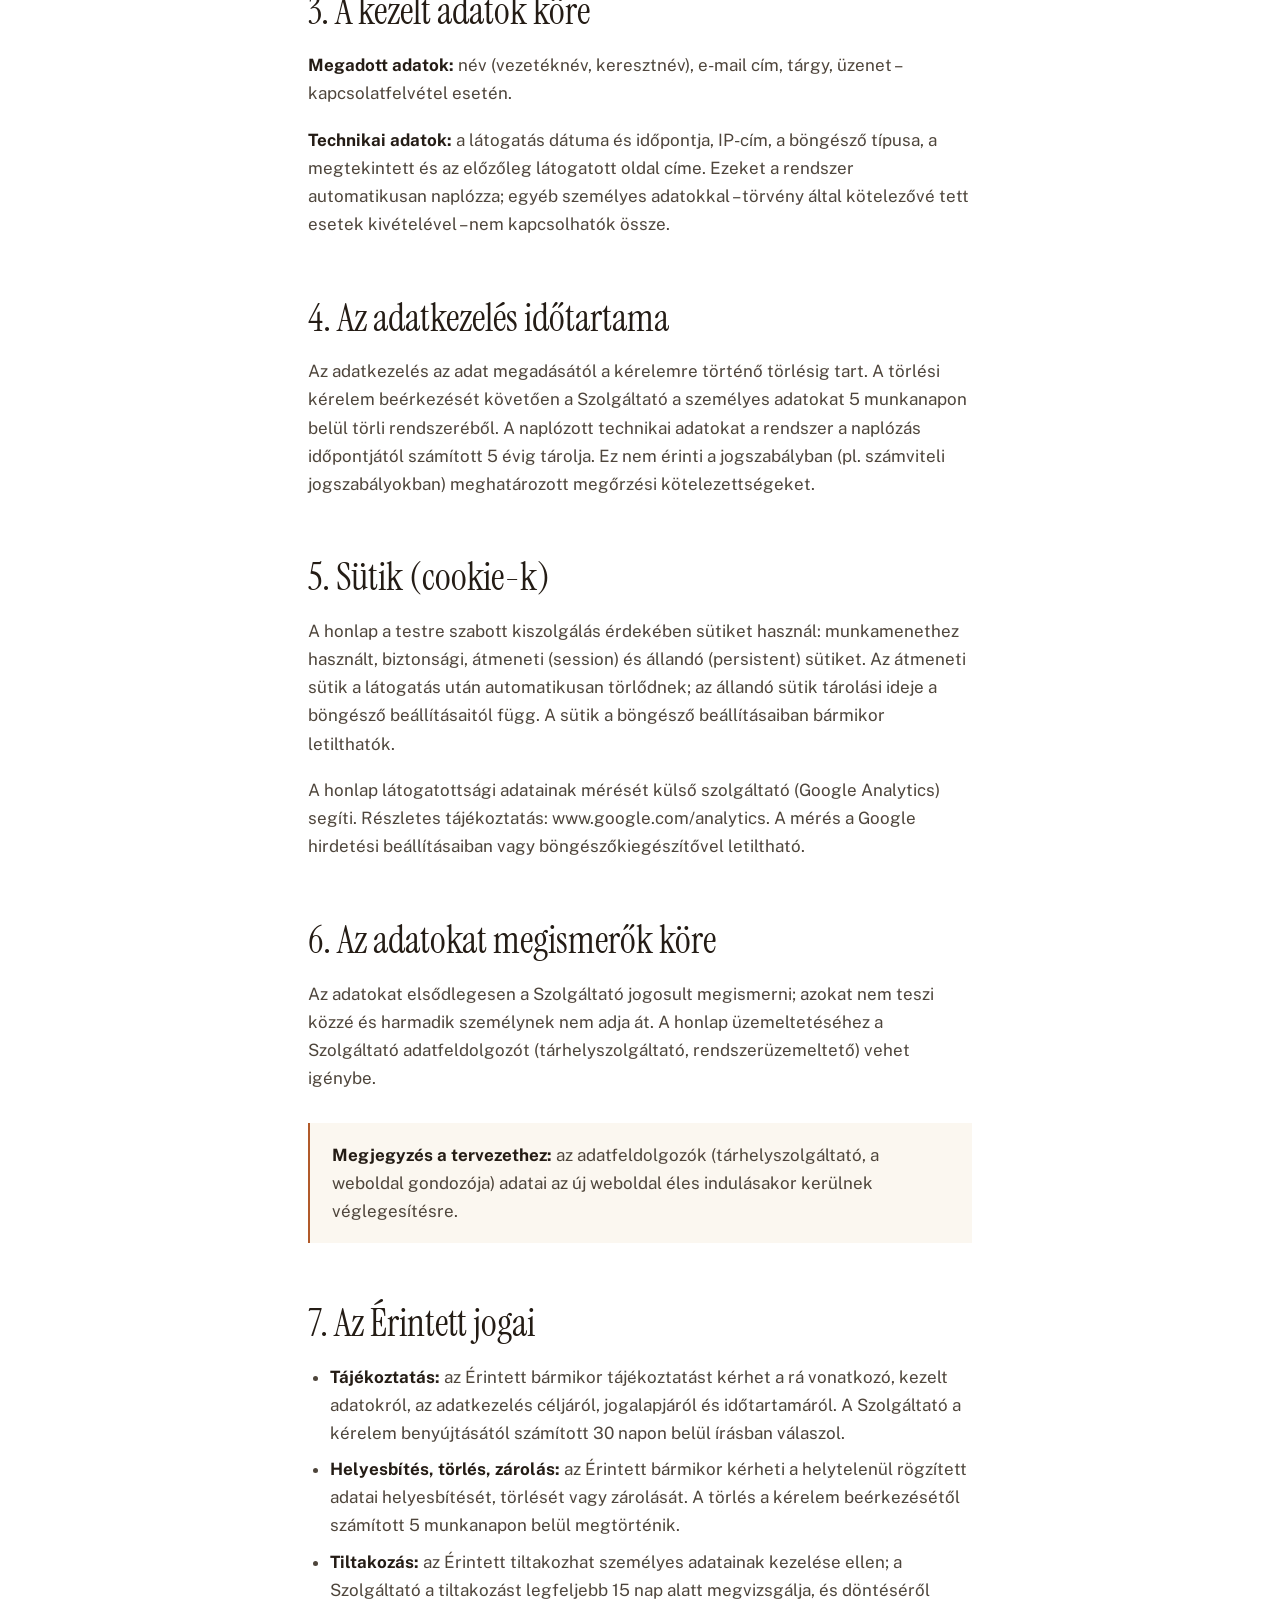
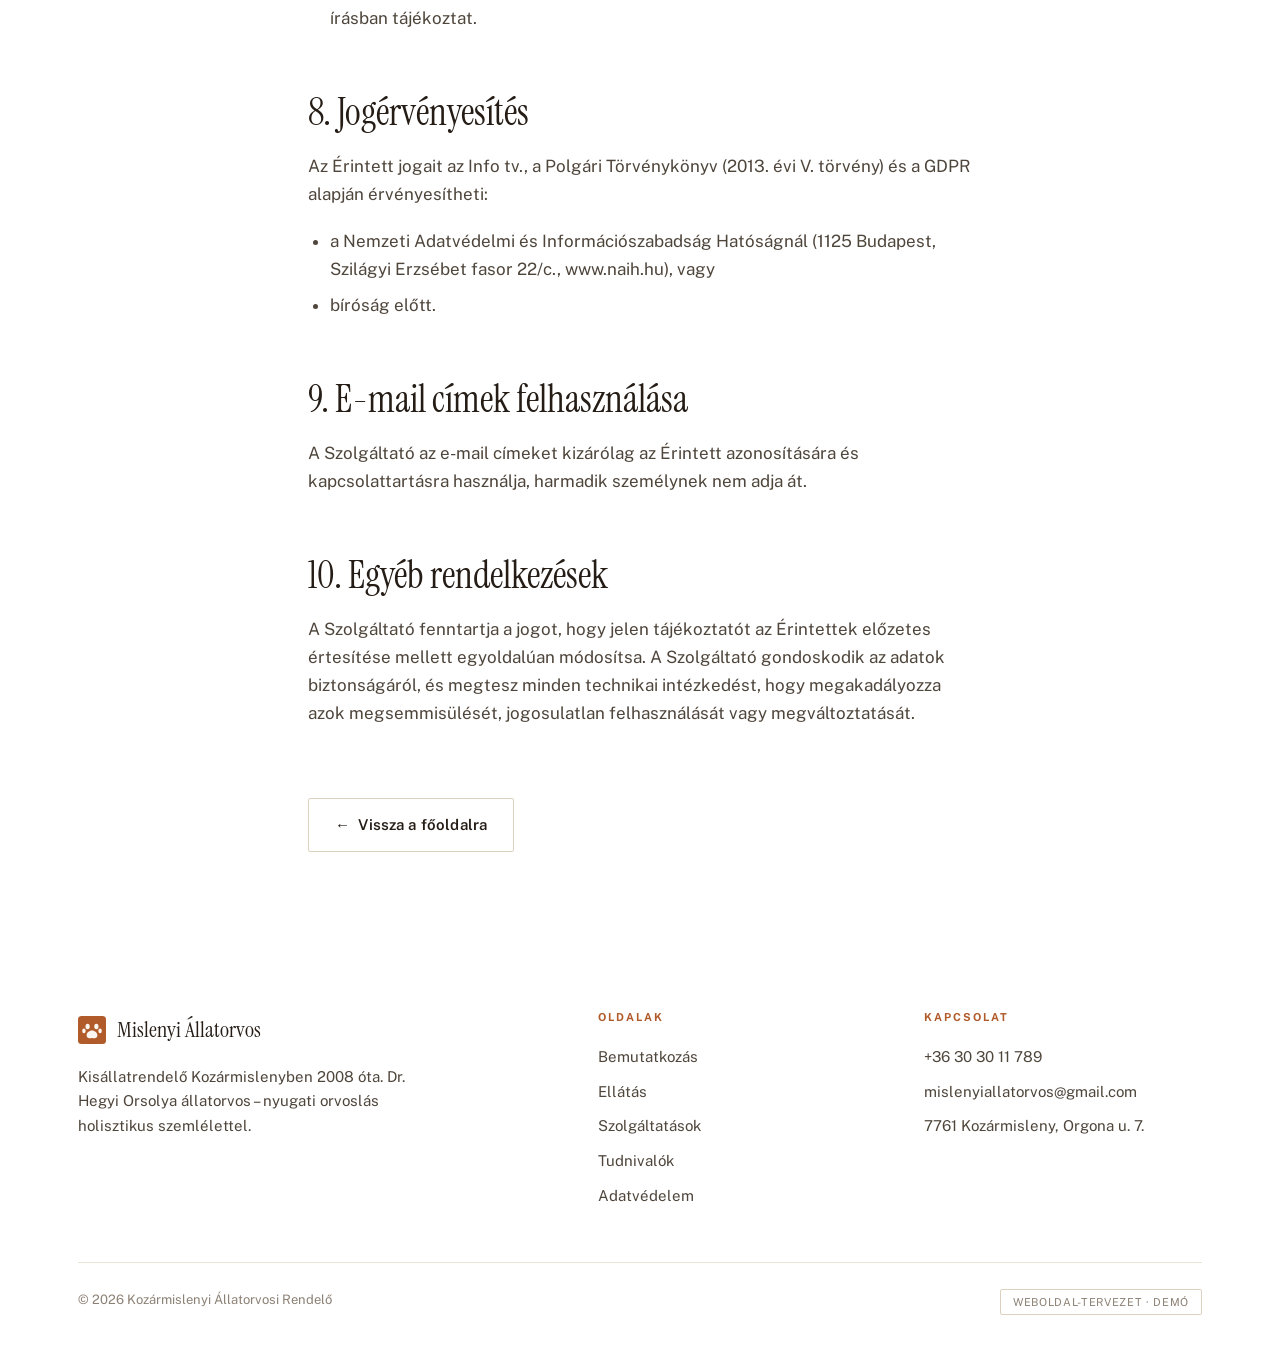
==== commit fb2ff98c: "Ujratervezes v2: kifinomult editorial, meleg terrakotta A kemence-akademia v2 tenyleges finomsagat a" ====
--- a/adatvedelem.html
+++ b/adatvedelem.html
@@ -10,44 +10,46 @@
   <link rel="preconnect" href="https://fonts.gstatic.com" crossorigin>
   <link href="https://fonts.googleapis.com/css2?family=Instrument+Serif:ital@0;1&family=Public+Sans:ital,wght@0,400;0,500;0,600;0,700;1,400&display=swap" rel="stylesheet">
   <link rel="stylesheet" href="css/style.css">
-  <link rel="icon" href="data:image/svg+xml,%3Csvg xmlns='http://www.w3.org/2000/svg' viewBox='0 0 32 32'%3E%3Crect width='32' height='32' fill='%232E5F41'/%3E%3Cg fill='%23FFFFFF'%3E%3Cellipse cx='11' cy='12' rx='2.4' ry='3.2'/%3E%3Cellipse cx='21' cy='12' rx='2.4' ry='3.2'/%3E%3Cellipse cx='6.8' cy='17' rx='2' ry='2.7'/%3E%3Cellipse cx='25.2' cy='17' rx='2' ry='2.7'/%3E%3Cpath d='M16 16.5c3.4 0 6.2 2.8 6.2 5.6 0 2-1.5 3.4-3.4 3.4-1.1 0-2-.4-2.8-.4s-1.7.4-2.8.4c-1.9 0-3.4-1.4-3.4-3.4 0-2.8 2.8-5.6 6.2-5.6z'/%3E%3C/g%3E%3C/svg%3E">
+  <link rel="icon" href="data:image/svg+xml,%3Csvg xmlns='http://www.w3.org/2000/svg' viewBox='0 0 32 32'%3E%3Crect width='32' height='32' rx='4' fill='%23B15A2A'/%3E%3Cg fill='%23FBF7F0'%3E%3Cellipse cx='11' cy='12' rx='2.4' ry='3.2'/%3E%3Cellipse cx='21' cy='12' rx='2.4' ry='3.2'/%3E%3Cellipse cx='6.8' cy='17' rx='2' ry='2.7'/%3E%3Cellipse cx='25.2' cy='17' rx='2' ry='2.7'/%3E%3Cpath d='M16 16.5c3.4 0 6.2 2.8 6.2 5.6 0 2-1.5 3.4-3.4 3.4-1.1 0-2-.4-2.8-.4s-1.7.4-2.8.4c-1.9 0-3.4-1.4-3.4-3.4 0-2.8 2.8-5.6 6.2-5.6z'/%3E%3C/g%3E%3C/svg%3E">
 </head>
 <body>
 
-  <header class="site-header">
+  <div class="duty">
     <div class="wrap">
-      <a class="brand" href="index.html">
-        <svg viewBox="0 0 32 32" aria-hidden="true">
-          <rect width="32" height="32" fill="#2E5F41"/>
-          <g fill="#FFFFFF">
-            <ellipse cx="11" cy="12" rx="2.4" ry="3.2"/>
-            <ellipse cx="21" cy="12" rx="2.4" ry="3.2"/>
-            <ellipse cx="6.8" cy="17" rx="2" ry="2.7"/>
-            <ellipse cx="25.2" cy="17" rx="2" ry="2.7"/>
+      <span><b>Ügyelet:</b> hétvégén és ünnepnapokon a pécsi állatorvosi ügyelet hívható 8–20 óráig.</span>
+      <a href="tel:+36309705419">+36 30 970 5419</a>
+    </div>
+  </div>
+
+  <header>
+    <div class="wrap nav">
+      <a class="brand" href="index.html" aria-label="Kezdőlap">
+        <svg class="mark" viewBox="0 0 32 32" aria-hidden="true">
+          <rect width="32" height="32" rx="4" fill="#B15A2A"/>
+          <g fill="#FBF7F0">
+            <ellipse cx="11" cy="12" rx="2.4" ry="3.2"/><ellipse cx="21" cy="12" rx="2.4" ry="3.2"/>
+            <ellipse cx="6.8" cy="17" rx="2" ry="2.7"/><ellipse cx="25.2" cy="17" rx="2" ry="2.7"/>
             <path d="M16 16.5c3.4 0 6.2 2.8 6.2 5.6 0 2-1.5 3.4-3.4 3.4-1.1 0-2-.4-2.8-.4s-1.7.4-2.8.4c-1.9 0-3.4-1.4-3.4-3.4 0-2.8 2.8-5.6 6.2-5.6z"/>
           </g>
         </svg>
-        <span class="brand-name">
-          Mislenyi Állatorvos
-          <small>Kozármisleny · Dr. Hegyi Orsolya</small>
-        </span>
+        <span class="bt">Mislenyi Állatorvos<small>Kozármisleny · Dr. Hegyi Orsolya</small></span>
       </a>
-      <nav class="main-nav" id="main-nav" aria-label="Fő navigáció">
+      <nav class="nav-links" id="nav-links" aria-label="Fő navigáció">
         <a href="index.html#bemutatkozas">Bemutatkozás</a>
+        <a href="index.html#ellatas">Ellátás</a>
         <a href="index.html#szolgaltatasok">Szolgáltatások</a>
         <a href="index.html#tudnivalok">Tudnivalók</a>
         <a href="index.html#kapcsolat">Kapcsolat</a>
+        <a class="btn btn-fire nav-cta" href="tel:+36303011789">Időpontot kérek</a>
       </nav>
-      <button class="nav-toggle" id="nav-toggle" aria-expanded="false" aria-controls="main-nav" aria-label="Menü megnyitása">
-        <svg viewBox="0 0 24 24" fill="none" stroke="currentColor" stroke-width="2.4" stroke-linecap="round" aria-hidden="true"><line x1="3" y1="6" x2="21" y2="6"/><line x1="3" y1="12" x2="21" y2="12"/><line x1="3" y1="18" x2="21" y2="18"/></svg>
-      </button>
+      <button class="burger" id="burger" aria-label="Menü" aria-expanded="false" aria-controls="nav-links"><span></span><span></span><span></span></button>
     </div>
   </header>
 
   <main>
     <div class="article-hero">
       <div class="wrap">
-        <p class="eyebrow">Jogi információk</p>
+        <span class="eyebrow">Jogi információk</span>
         <h1>Adatkezelési tájékoztató</h1>
       </div>
     </div>
@@ -108,23 +110,46 @@
     </article>
 
     <div class="article-nav">
-      <a class="btn btn-ghost" href="index.html">← Vissza a főoldalra</a>
+      <a class="btn btn-line" href="index.html"><span class="arr">←</span> Vissza a főoldalra</a>
     </div>
   </main>
 
-  <footer class="site-footer">
+  <footer>
     <div class="wrap">
-      <div>
-        <strong>Kozármislenyi Állatorvosi Rendelő</strong><br>
-        Dr. Hegyi Orsolya · 7761 Kozármisleny, Orgona u. 7.
+      <div class="foot-grid">
+        <div class="foot-col">
+          <div class="foot-brand">
+            <svg class="mark" viewBox="0 0 32 32" aria-hidden="true">
+              <rect width="32" height="32" rx="4" fill="#B15A2A"/>
+              <g fill="#FBF7F0">
+                <ellipse cx="11" cy="12" rx="2.4" ry="3.2"/><ellipse cx="21" cy="12" rx="2.4" ry="3.2"/>
+                <ellipse cx="6.8" cy="17" rx="2" ry="2.7"/><ellipse cx="25.2" cy="17" rx="2" ry="2.7"/>
+                <path d="M16 16.5c3.4 0 6.2 2.8 6.2 5.6 0 2-1.5 3.4-3.4 3.4-1.1 0-2-.4-2.8-.4s-1.7.4-2.8.4c-1.9 0-3.4-1.4-3.4-3.4 0-2.8 2.8-5.6 6.2-5.6z"/>
+              </g>
+            </svg>
+            <span class="bt">Mislenyi Állatorvos</span>
+          </div>
+          <p>Kisállatrendelő Kozármislenyben 2008 óta. Dr. Hegyi Orsolya állatorvos – nyugati orvoslás holisztikus szemlélettel.</p>
+        </div>
+        <div class="foot-col">
+          <h4>Oldalak</h4>
+          <a href="index.html#bemutatkozas">Bemutatkozás</a>
+          <a href="index.html#ellatas">Ellátás</a>
+          <a href="index.html#szolgaltatasok">Szolgáltatások</a>
+          <a href="index.html#tudnivalok">Tudnivalók</a>
+          <a href="adatvedelem.html">Adatvédelem</a>
+        </div>
+        <div class="foot-col">
+          <h4>Kapcsolat</h4>
+          <a href="tel:+36303011789">+36 30 30 11 789</a>
+          <a href="mailto:mislenyiallatorvos@gmail.com">mislenyiallatorvos@gmail.com</a>
+          <a href="https://www.google.com/maps?q=7761%20Koz%C3%A1rmisleny%2C%20Orgona%20u.%207" target="_blank" rel="noopener">7761 Kozármisleny, Orgona u. 7.</a>
+        </div>
       </div>
-      <nav class="footer-nav" aria-label="Lábléc navigáció">
-        <a href="index.html#bemutatkozas">Bemutatkozás</a>
-        <a href="index.html#szolgaltatasok">Szolgáltatások</a>
-        <a href="index.html#tudnivalok">Tudnivalók</a>
-        <a href="adatvedelem.html">Adatvédelem</a>
-      </nav>
-      <span class="demo-badge">Weboldal-tervezet · demó</span>
+      <div class="foot-bottom">
+        <span>© 2026 Kozármislenyi Állatorvosi Rendelő</span>
+        <span class="demo-badge">Weboldal-tervezet · demó</span>
+      </div>
     </div>
   </footer>
 
--- a/css/style.css
+++ b/css/style.css
@@ -1,744 +1,358 @@
 /* ==========================================================================
-   Kozármislenyi Állatorvosi Rendelő — editorial designrendszer
-   Minta: kemence-akademia v2 (fehér/krém sávok, hajszálvonalak, szögletes)
+   Kozármislenyi Állatorvosi Rendelő — kifinomult editorial rendszer
    Tipó: Instrument Serif (display) + Public Sans (szöveg)
+   Egyetlen akcent: meleg terrakotta, meleg papír-árnyalatok
    ========================================================================== */
 
 :root {
-  --bg: #FFFFFF;
-  --cream: #F6F1E6;
-  --cream-2: #FCF8F0;
-  --ink: #1F1B16;
-  --gray: #867E71;
-  --line: #E4DDD0;
-  --line-dark: #D5CCBB;
-  --accent: #2E5F41;
-  --accent-dark: #234931;
-  --dark: #1B241D;
-  --font-display: "Instrument Serif", Georgia, "Times New Roman", serif;
-  --font-body: "Public Sans", "Segoe UI", system-ui, sans-serif;
+  --paper: #FFFFFF;
+  --paper-2: #FAF5EC;
+  --paper-warm: #FBF7F0;
+  --ink: #241C15;
+  --ink-2: #4E453B;
+  --muted: #8C8175;
+  --terra: #B15A2A;
+  --terra-2: #98491E;
+  --ember: #CE7A38;
+  --line: #EBE3D5;
+  --line-2: #DCD1BF;
+  --maxw: 1180px;
+  --ease: cubic-bezier(.2, .7, .2, 1);
 }
 
 * { box-sizing: border-box; }
-
 html { scroll-behavior: smooth; }
-@media (prefers-reduced-motion: reduce) {
-  html { scroll-behavior: auto; }
-}
-
 body {
   margin: 0;
-  background: var(--bg);
-  color: var(--ink);
-  font-family: var(--font-body);
-  font-size: 1rem;
-  line-height: 1.7;
+  background: var(--paper);
+  color: var(--ink-2);
+  font-family: "Public Sans", system-ui, sans-serif;
+  font-size: 17px;
+  line-height: 1.65;
   -webkit-font-smoothing: antialiased;
-}
-
+  overflow-x: hidden;
+}
+.wrap { max-width: var(--maxw); margin: 0 auto; padding: 0 28px; position: relative; }
+a { color: inherit; text-decoration: none; }
 img { max-width: 100%; display: block; }
-
-a { color: var(--accent); }
-a:hover { color: var(--accent-dark); }
-
-:focus-visible {
-  outline: 2px solid var(--accent);
-  outline-offset: 3px;
-}
-
-.wrap {
-  max-width: 1160px;
-  margin: 0 auto;
-  padding: 0 32px;
-}
-
-/* ---------- Tipográfia ---------- */
-
-h1, h2, h3 {
-  font-family: var(--font-display);
-  font-weight: 400;
-  line-height: 1.05;
-  color: var(--ink);
-  margin: 0 0 0.45em;
-  letter-spacing: -0.01em;
-}
-
-h1 { font-size: clamp(2.9rem, 6.4vw, 4.9rem); }
-h2 { font-size: clamp(2.1rem, 4vw, 3.1rem); }
-h3 { font-size: 1.45rem; line-height: 1.2; }
-
-.accent-i {
-  font-style: italic;
-  color: var(--accent);
-}
-
-.lead {
-  font-size: 1.06rem;
-  color: var(--ink);
-  max-width: 36em;
-}
-
-.sub-serif {
-  font-family: var(--font-display);
-  font-style: italic;
-  font-size: clamp(1.15rem, 2vw, 1.4rem);
-  color: var(--ink);
-  margin: 0 0 0.9em;
-}
-
+h1, h2, h3, h4 {
+  font-family: "Instrument Serif", Georgia, serif;
+  margin: 0; font-weight: 400; line-height: 1.04; letter-spacing: 0; color: var(--ink);
+}
+em, .i { font-style: italic; }
+
+/* ---- shared ---- */
 .eyebrow {
-  display: inline-flex;
-  align-items: center;
-  gap: 0.7em;
-  font-size: 0.72rem;
-  font-weight: 700;
-  letter-spacing: 0.2em;
-  text-transform: uppercase;
-  color: var(--accent);
-  margin-bottom: 1.4em;
-}
-.eyebrow::before {
-  content: "";
-  width: 28px;
-  height: 1px;
-  background: var(--accent);
-}
-
-.muted { color: var(--gray); }
-
-/* ---------- Ügyeleti csík ---------- */
-
-.duty-strip {
-  background: var(--cream-2);
-  border-bottom: 1px solid var(--line);
-  color: var(--gray);
-  font-size: 0.82rem;
-  padding: 7px 0;
-}
-.duty-strip .wrap {
-  display: flex;
-  flex-wrap: wrap;
-  gap: 4px 24px;
-  justify-content: space-between;
-}
-.duty-strip a { color: var(--accent); font-weight: 700; text-decoration: none; }
-.duty-strip a:hover { text-decoration: underline; }
-
-/* ---------- Fejléc ---------- */
-
-.site-header {
-  position: sticky;
-  top: 0;
-  z-index: 50;
-  background: rgba(255, 255, 255, 0.96);
-  backdrop-filter: blur(6px);
-  border-bottom: 1px solid var(--line);
-}
-
-.site-header .wrap {
-  display: flex;
-  align-items: center;
-  gap: 28px;
-  min-height: 68px;
-}
-
-.brand {
-  display: flex;
-  align-items: center;
-  gap: 11px;
-  text-decoration: none;
-  color: var(--ink);
-  margin-right: auto;
-}
-.brand:hover { color: var(--ink); }
-.brand svg { width: 34px; height: 34px; flex: none; }
-.brand-name {
-  font-family: var(--font-display);
-  font-size: 1.12rem;
-  line-height: 1.1;
-}
-.brand-name small {
-  display: block;
-  font-family: var(--font-body);
-  font-size: 0.6rem;
-  font-weight: 700;
-  letter-spacing: 0.22em;
-  text-transform: uppercase;
-  color: var(--gray);
-  margin-top: 3px;
-}
-
-.main-nav { display: flex; align-items: center; gap: 26px; }
-.main-nav a {
-  text-decoration: none;
-  font-weight: 600;
-  font-size: 0.86rem;
-  color: var(--ink);
-  padding: 4px 0;
-}
-.main-nav a:hover { color: var(--accent); }
+  display: inline-flex; align-items: center; gap: .7em;
+  font-family: "Public Sans"; font-size: 12px; font-weight: 700; letter-spacing: .2em;
+  text-transform: uppercase; color: var(--terra);
+}
+.eyebrow::before { content: ""; width: 26px; height: 1.5px; background: var(--terra); opacity: .65; }
+.eyebrow.center { justify-content: center; }
 
 .btn {
-  display: inline-flex;
-  align-items: center;
-  justify-content: center;
-  gap: 0.6em;
-  padding: 13px 24px;
-  border-radius: 2px;
-  font-weight: 700;
-  font-size: 0.88rem;
-  text-decoration: none;
-  border: 1px solid transparent;
-  cursor: pointer;
-  transition: background 0.15s ease, border-color 0.15s ease, color 0.15s ease;
-}
-.btn-primary {
-  background: var(--accent);
-  color: #FFFFFF;
-}
-.btn-primary:hover { background: var(--accent-dark); color: #FFFFFF; }
-.btn-ghost {
-  border-color: var(--line-dark);
-  color: var(--ink);
-  background: transparent;
-}
-.btn-ghost:hover { border-color: var(--ink); color: var(--ink); }
-.btn .arrow { font-family: var(--font-body); }
-.btn svg { width: 18px; height: 18px; }
-
-.header-cta { padding: 10px 18px; }
-
-.nav-toggle {
-  display: none;
-  background: none;
-  border: 1px solid var(--line-dark);
-  border-radius: 2px;
-  padding: 8px 10px;
-  cursor: pointer;
-  color: var(--ink);
-}
-.nav-toggle svg { width: 20px; height: 20px; display: block; }
-
-/* ---------- Hero ---------- */
-
-.hero {
-  border-bottom: 1px solid var(--line);
-}
-.hero .wrap {
-  display: grid;
-  grid-template-columns: minmax(0, 1fr) minmax(0, 0.92fr);
-  gap: clamp(36px, 5vw, 80px);
-  align-items: center;
-}
-.hero-copy { padding: clamp(48px, 7vw, 96px) 0; }
-.hero-copy .lead { margin-bottom: 2em; }
-.hero-actions { display: flex; flex-wrap: wrap; gap: 12px; }
-
-.hero-visual {
-  position: relative;
-  align-self: stretch;
-  min-height: 420px;
-}
-.hero-visual img {
-  position: absolute;
-  inset: 0;
-  width: 100%;
-  height: 100%;
-  object-fit: cover;
-  object-position: 62% 68%;
-}
-.photo-chip {
-  position: absolute;
-  left: 18px;
-  bottom: 18px;
-  display: inline-flex;
-  align-items: center;
-  gap: 0.6em;
-  background: rgba(255, 255, 255, 0.94);
-  border: 1px solid var(--line);
-  padding: 7px 14px;
-  font-size: 0.78rem;
-  font-weight: 700;
-  letter-spacing: 0.04em;
-}
-.photo-chip::before {
-  content: "";
-  width: 7px;
-  height: 7px;
-  border-radius: 50%;
-  background: var(--accent);
-}
-
-/* ---------- Filozófia sáv (krém) ---------- */
-
-.philosophy {
-  background: var(--cream);
-  border-bottom: 1px solid var(--line);
-}
-.philosophy .wrap {
-  display: grid;
-  grid-template-columns: minmax(0, 0.9fr) minmax(0, 1.1fr);
-  gap: clamp(36px, 6vw, 96px);
-  padding-top: clamp(56px, 8vw, 104px);
-  padding-bottom: clamp(48px, 6vw, 80px);
-}
-.philosophy p { color: #4C443D; margin: 0 0 1.2em; }
-
-blockquote.pull {
-  margin: 1.8em 0 0;
-  padding-left: 20px;
-  border-left: 2px solid var(--accent);
-  font-family: var(--font-display);
-  font-style: italic;
-  font-size: 1.18rem;
-  line-height: 1.45;
-  color: var(--ink);
-}
-blockquote.pull footer {
-  font-family: var(--font-body);
-  font-style: normal;
-  font-size: 0.75rem;
-  font-weight: 700;
-  letter-spacing: 0.14em;
-  text-transform: uppercase;
-  color: var(--gray);
-  margin-top: 0.9em;
-}
-
-/* ---------- Stat sáv ---------- */
-
-.stat-strip {
-  background: var(--cream);
-  border-bottom: 1px solid var(--line);
-}
-.stat-strip .wrap {
-  display: grid;
-  grid-template-columns: repeat(5, 1fr);
-  padding-top: 0;
-  padding-bottom: clamp(48px, 6vw, 72px);
-}
-.stat {
-  border-left: 1px solid var(--line-dark);
-  padding: 6px 22px;
-}
-.stat:first-child { border-left: 0; padding-left: 0; }
-.stat b {
-  display: block;
-  font-family: var(--font-display);
-  font-weight: 400;
-  font-size: clamp(1.6rem, 2.6vw, 2.2rem);
-  line-height: 1.1;
-  margin-bottom: 4px;
-}
-.stat span {
-  font-size: 0.68rem;
-  font-weight: 600;
-  letter-spacing: 0.1em;
-  text-transform: uppercase;
-  color: var(--gray);
-}
-
-/* ---------- Szekciók ---------- */
-
-.section { padding: clamp(64px, 9vw, 120px) 0; }
-
-.section-head { max-width: 720px; margin-bottom: clamp(36px, 5vw, 64px); }
-.section-head p { color: #4C443D; max-width: 34em; }
-
-/* ---------- Szolgáltatások: keretes rács ---------- */
-
+  display: inline-flex; align-items: center; gap: .55em; cursor: pointer;
+  font-family: "Public Sans"; font-weight: 600; font-size: 15px; letter-spacing: .01em;
+  padding: 14px 26px; border-radius: 2px; border: 1px solid transparent;
+  transition: transform .2s var(--ease), background .2s, color .2s, border-color .2s, box-shadow .3s;
+}
+.btn .arr { transition: transform .25s var(--ease); }
+.btn:hover .arr { transform: translateX(4px); }
+.btn-fire { color: #FCF7F0; background: var(--terra); }
+.btn-fire:hover { background: var(--terra-2); transform: translateY(-2px); box-shadow: 0 12px 28px -12px rgba(157, 74, 37, .6); }
+.btn-line { color: var(--ink); border-color: var(--line-2); background: transparent; }
+.btn-line:hover { border-color: var(--terra); color: var(--terra); }
+:focus-visible { outline: 2px solid var(--terra); outline-offset: 3px; border-radius: 3px; }
+
+.sec { padding: clamp(76px, 9vw, 128px) 0; }
+.sec-head { max-width: 680px; margin-bottom: clamp(40px, 5vw, 64px); }
+.sec-head.center { margin-left: auto; margin-right: auto; text-align: center; }
+.sec-head h2 { font-size: clamp(38px, 5.6vw, 66px); margin-top: 18px; letter-spacing: -.01em; }
+.sec-head h2 em { color: var(--terra); }
+.sec-head p { color: var(--ink-2); font-size: 18px; margin: 20px 0 0; }
+.sec-head.center p { margin-left: auto; margin-right: auto; max-width: 56ch; }
+
+/* ---- duty strip ---- */
+.duty {
+  background: var(--paper-warm); border-bottom: 1px solid var(--line);
+  font-size: 13px; color: var(--muted);
+}
+.duty .wrap { display: flex; flex-wrap: wrap; gap: 4px 20px; justify-content: space-between; padding-top: 8px; padding-bottom: 8px; }
+.duty b { color: var(--ink); font-weight: 600; }
+.duty a { color: var(--terra); font-weight: 700; }
+.duty a:hover { text-decoration: underline; }
+
+/* ---- header ---- */
+header {
+  position: sticky; top: 0; z-index: 60; background: rgba(255, 255, 255, .86);
+  backdrop-filter: blur(12px); border-bottom: 1px solid var(--line);
+}
+.nav { display: flex; align-items: center; justify-content: space-between; height: 74px; }
+.brand { display: flex; align-items: center; gap: 11px; }
+.brand .mark { width: 30px; height: 30px; flex: 0 0 auto; }
+.brand .bt { font-family: "Instrument Serif"; font-size: 23px; line-height: 1; color: var(--ink); letter-spacing: .01em; }
+.brand .bt small {
+  display: block; font-family: "Public Sans"; font-weight: 600; font-size: 9px;
+  letter-spacing: .24em; text-transform: uppercase; color: var(--muted); margin-top: 3px;
+}
+.nav-links { display: flex; align-items: center; gap: 34px; }
+.nav-links a { font-size: 15px; color: var(--ink-2); font-weight: 500; transition: color .2s; }
+.nav-links a:hover { color: var(--terra); }
+.nav-cta { padding: 10px 20px; font-size: 14px; }
+.burger { display: none; background: none; border: 0; cursor: pointer; padding: 8px; color: var(--ink); }
+.burger span { display: block; width: 24px; height: 2px; background: currentColor; margin: 5px 0; transition: .25s var(--ease); }
+
+/* ---- hero ---- */
+.hero { border-bottom: 1px solid var(--line); }
+.hero-grid { display: grid; grid-template-columns: 1.02fr .98fr; min-height: min(86vh, 820px); }
+.hero-copy {
+  display: flex; flex-direction: column; justify-content: center;
+  padding: clamp(48px, 7vw, 96px) clamp(28px, 5vw, 72px) clamp(48px, 7vw, 96px) 0;
+}
+.hero-copy .inner { max-width: 560px; margin-left: auto; width: 100%; }
+.hero h1 { font-size: clamp(62px, 9vw, 132px); line-height: .9; letter-spacing: -.02em; margin: 22px 0 0; }
+.hero h1 .k { display: block; color: var(--ink); }
+.hero h1 .a { display: block; color: var(--terra); font-style: italic; }
+.hero .rule { width: 70px; height: 2px; background: var(--terra); margin: 30px 0 24px; }
+.hero .tagline {
+  font-family: "Instrument Serif"; font-style: italic; font-size: clamp(22px, 2.6vw, 31px);
+  line-height: 1.2; color: var(--ink); margin: 0;
+}
+.hero .lead { font-size: 17.5px; color: var(--ink-2); margin: 22px 0 34px; max-width: 46ch; }
+.hero-cta { display: flex; gap: 14px; flex-wrap: wrap; }
+.hero-photo { position: relative; overflow: hidden; border-left: 1px solid var(--line); background: var(--paper-2); }
+.hero-photo img { width: 100%; height: 100%; object-fit: cover; object-position: 50% 62%; }
+.hero-photo .badge {
+  position: absolute; left: 22px; bottom: 22px; background: rgba(255, 255, 255, .92);
+  border: 1px solid var(--line); border-radius: 3px; padding: 9px 14px; font-size: 12px; font-weight: 600;
+  letter-spacing: .02em; color: var(--ink); backdrop-filter: blur(4px); display: flex; align-items: center; gap: 8px;
+}
+.hero-photo .badge .dot { width: 6px; height: 6px; border-radius: 50%; background: var(--terra); }
+
+/* ---- philosophy + stats ---- */
+.philo { background: var(--paper-warm); border-bottom: 1px solid var(--line); }
+.philo-grid { display: grid; grid-template-columns: .9fr 1.1fr; gap: clamp(40px, 6vw, 80px); align-items: start; }
+.philo h2 { font-size: clamp(32px, 4.6vw, 56px); line-height: 1.02; letter-spacing: -.01em; }
+.philo h2 em { color: var(--terra); }
+.philo .body p { color: var(--ink-2); margin: 0 0 18px; }
+.philo .body p:last-child { margin-bottom: 0; }
+.philo .body .accent {
+  padding-left: 20px; border-left: 2px solid var(--terra); font-family: "Instrument Serif";
+  font-style: italic; font-size: 22px; line-height: 1.35; color: var(--ink);
+}
+.stats { margin-top: clamp(48px, 6vw, 72px); display: grid; grid-template-columns: repeat(5, 1fr); border-top: 1px solid var(--line-2); }
+.stat { padding: 26px 20px 4px; border-right: 1px solid var(--line); }
+.stat:last-child { border-right: 0; }
+.stat b { display: block; font-family: "Instrument Serif"; font-size: clamp(28px, 3.2vw, 40px); color: var(--ink); line-height: 1; }
+.stat span { display: block; font-size: 13px; color: var(--muted); margin-top: 8px; }
+
+/* ---- care areas (image cards) ---- */
+.cards { display: grid; grid-template-columns: repeat(3, 1fr); gap: 26px; }
+.card {
+  display: flex; flex-direction: column; border: 1px solid var(--line); border-radius: 4px;
+  overflow: hidden; background: var(--paper); transition: transform .28s var(--ease), border-color .28s, box-shadow .35s;
+}
+.card:hover { transform: translateY(-5px); border-color: var(--line-2); box-shadow: 0 26px 50px -30px rgba(33, 28, 24, .35); }
+.card-img { position: relative; aspect-ratio: 3/2; overflow: hidden; background: var(--paper-2); }
+.card-img img { width: 100%; height: 100%; object-fit: cover; transition: transform .6s var(--ease); }
+.card:hover .card-img img { transform: scale(1.04); }
+.card .num {
+  position: absolute; top: 12px; left: 15px; z-index: 2; font-family: "Instrument Serif";
+  font-size: 30px; line-height: 1; color: #FCF7F0; text-shadow: 0 2px 12px rgba(0, 0, 0, .5);
+}
+.card .status {
+  position: absolute; top: 14px; right: 14px; z-index: 2; font-size: 10.5px; font-weight: 700;
+  letter-spacing: .1em; text-transform: uppercase; padding: 5px 10px; border-radius: 999px;
+  background: rgba(255, 255, 255, .92); color: var(--terra); backdrop-filter: blur(4px);
+}
+.card-body { padding: 24px 24px 26px; display: flex; flex-direction: column; flex: 1; }
+.card-body h3 { font-size: 29px; line-height: 1; letter-spacing: -.01em; }
+.card-body .sub { font-size: 13px; font-weight: 600; letter-spacing: .03em; color: var(--terra); margin: 8px 0 0; text-transform: uppercase; }
+.card-body .desc { color: var(--ink-2); font-size: 14.5px; margin: 14px 0 16px; }
+.card ul { list-style: none; margin: 0 0 20px; padding: 0; display: flex; flex-direction: column; gap: 9px; flex: 1; }
+.card li { position: relative; padding-left: 20px; font-size: 13.5px; color: var(--ink-2); }
+.card li::before { content: ""; position: absolute; left: 0; top: 8px; width: 7px; height: 7px; border-radius: 50%; background: var(--terra); }
+.card-foot { display: flex; align-items: center; justify-content: space-between; gap: 14px; padding-top: 18px; border-top: 1px solid var(--line); }
+.card-foot .tag { font-size: 12px; font-weight: 600; letter-spacing: .04em; color: var(--muted); text-transform: uppercase; }
+.card-foot .pick {
+  font-size: 13.5px; font-weight: 600; color: var(--terra); display: inline-flex; align-items: center; gap: 6px;
+  white-space: nowrap; transition: gap .2s var(--ease);
+}
+.card:hover .pick { gap: 9px; }
+
+/* ---- services (hairline grid) ---- */
+.svc { border-bottom: 1px solid var(--line); }
 .svc-grid {
-  display: grid;
-  grid-template-columns: repeat(4, 1fr);
-  border-top: 1px solid var(--line);
-  border-left: 1px solid var(--line);
-}
-.svc-cell {
-  border-right: 1px solid var(--line);
-  border-bottom: 1px solid var(--line);
-  padding: 28px 26px 30px;
-  background: var(--bg);
-}
-.svc-cell .num {
-  display: block;
-  font-size: 0.68rem;
-  font-weight: 700;
-  letter-spacing: 0.2em;
-  text-transform: uppercase;
-  color: var(--accent);
-  margin-bottom: 14px;
-}
-.svc-cell h3 { font-size: 1.35rem; margin-bottom: 8px; }
-.svc-cell p { margin: 0; font-size: 0.88rem; color: #4C443D; }
-
-/* ---------- Alternatív gyógyászat (krém, kép + számozott lista) ---------- */
-
-.alt-band {
-  background: var(--cream);
-  border-top: 1px solid var(--line);
-  border-bottom: 1px solid var(--line);
-}
-.alt-band .wrap {
-  display: grid;
-  grid-template-columns: minmax(0, 0.85fr) minmax(0, 1.15fr);
-  gap: clamp(36px, 6vw, 96px);
-  align-items: start;
-  padding-top: clamp(64px, 9vw, 120px);
-  padding-bottom: clamp(64px, 9vw, 120px);
-}
-.alt-photo { position: sticky; top: 100px; }
-.alt-photo img {
-  width: 100%;
-  height: clamp(360px, 42vw, 560px);
-  object-fit: cover;
-}
-.alt-photo figcaption {
-  font-size: 0.72rem;
-  letter-spacing: 0.1em;
-  text-transform: uppercase;
-  color: var(--gray);
-  padding-top: 10px;
-  border-top: 1px solid var(--line-dark);
-  margin-top: 12px;
-}
-.alt-band p { color: #4C443D; }
-
-.method-list {
-  list-style: none;
-  margin: 32px 0 0;
-  padding: 0;
-}
-.method-list li {
-  display: grid;
-  grid-template-columns: 56px 200px 1fr;
-  gap: 16px;
-  align-items: baseline;
-  border-top: 1px solid var(--line-dark);
-  padding: 14px 0;
-}
-.method-list .num {
-  font-family: var(--font-display);
-  font-size: 1.1rem;
-  color: var(--accent);
-}
-.method-list .name {
-  font-family: var(--font-display);
-  font-size: 1.25rem;
-}
-.method-list .desc {
-  font-size: 0.85rem;
-  color: #4C443D;
-}
-
-/* ---------- Tudnivalók: számozott kártyák ---------- */
-
-.info-grid {
-  display: grid;
-  grid-template-columns: repeat(3, 1fr);
-  gap: 20px;
-}
-.info-card {
-  display: flex;
-  flex-direction: column;
-  background: var(--bg);
-  border: 1px solid var(--line);
-  padding: 26px 26px 0;
-  text-decoration: none;
-  color: var(--ink);
-  transition: border-color 0.15s ease;
-}
-.info-card:hover { border-color: var(--accent); color: var(--ink); }
-.info-card .meta {
-  display: flex;
-  justify-content: space-between;
-  align-items: baseline;
-  font-size: 0.68rem;
-  font-weight: 700;
-  letter-spacing: 0.18em;
-  text-transform: uppercase;
-  margin-bottom: 16px;
-}
-.info-card .meta .num { color: var(--gray); }
-.info-card .meta .tag { color: var(--accent); }
-.info-card h3 { font-size: 1.5rem; margin-bottom: 8px; }
-.info-card p { margin: 0 0 22px; font-size: 0.88rem; color: #4C443D; flex: 1; }
-.info-card .more {
-  border-top: 1px solid var(--line);
-  padding: 14px 0;
-  font-size: 0.82rem;
-  font-weight: 700;
-  color: var(--accent);
-}
-.info-card:hover .more { color: var(--accent-dark); }
-
-/* ---------- Idézet sáv ---------- */
-
-.quote-band { padding: clamp(56px, 8vw, 104px) 0; }
-.quote-band .wrap { max-width: 880px; text-align: center; }
-.quote-band blockquote {
-  margin: 0;
-  font-family: var(--font-display);
-  font-style: italic;
-  font-size: clamp(1.5rem, 3vw, 2.2rem);
-  line-height: 1.35;
-}
-.quote-band footer {
-  margin-top: 1.4em;
-  font-size: 0.75rem;
-  font-weight: 700;
-  letter-spacing: 0.18em;
-  text-transform: uppercase;
-  color: var(--gray);
-}
-
-/* ---------- Kapcsolat + nyitvatartás (krém) ---------- */
-
-.contact {
-  background: var(--cream);
-  border-top: 1px solid var(--line);
-  border-bottom: 1px solid var(--line);
-}
-.contact .inner {
-  display: grid;
-  grid-template-columns: minmax(0, 1fr) minmax(0, 1fr);
-  gap: clamp(36px, 6vw, 96px);
-  margin-bottom: clamp(36px, 5vw, 56px);
-}
-
-.hours-card h3,
-.contact-col h3 {
-  font-size: 1.6rem;
-  margin-bottom: 18px;
-}
-
-.hours-table { width: 100%; border-collapse: collapse; font-size: 0.92rem; }
-.hours-table td {
-  padding: 11px 0;
-  border-top: 1px solid var(--line-dark);
-}
-.hours-table td:last-child { text-align: right; font-weight: 700; white-space: nowrap; }
-.hours-table .closed { color: var(--gray); font-weight: 600; }
-.hours-table tr.today td { color: var(--accent-dark); }
-.hours-table tr.today td:first-child::after {
-  content: "ma";
-  display: inline-block;
-  margin-left: 10px;
-  padding: 1px 8px 2px;
-  background: var(--accent);
-  color: #fff;
-  font-size: 0.62rem;
-  font-weight: 800;
-  letter-spacing: 0.14em;
-  text-transform: uppercase;
-  vertical-align: 2px;
-}
-.hours-note { margin: 14px 0 0; font-size: 0.82rem; color: var(--gray); }
-
-.contact-item {
-  display: grid;
-  grid-template-columns: 120px 1fr;
-  gap: 16px;
-  border-top: 1px solid var(--line-dark);
-  padding: 13px 0;
-  font-size: 0.92rem;
-}
-.contact-item .label {
-  font-size: 0.68rem;
-  font-weight: 700;
-  letter-spacing: 0.16em;
-  text-transform: uppercase;
-  color: var(--gray);
-  padding-top: 4px;
-}
-.contact-item a { font-weight: 700; text-decoration: none; }
-.contact-item a:hover { text-decoration: underline; }
-
-.duty-note {
-  border-left: 2px solid var(--accent);
-  background: var(--cream-2);
-  padding: 14px 18px;
-  font-size: 0.88rem;
-  margin-top: 22px;
-}
-
-.map-frame {
-  border: 1px solid var(--line-dark);
-}
-.map-frame iframe {
-  display: block;
-  width: 100%;
-  height: 400px;
-  border: 0;
-}
-
-/* ---------- Sötét CTA sáv ---------- */
-
-.cta-band {
-  background: var(--dark);
-  color: #E8E4DA;
-  text-align: center;
-  padding: clamp(64px, 9vw, 112px) 0;
-}
-.cta-band h2 {
-  color: #F5F2E9;
-  max-width: 15em;
-  margin: 0 auto 0.4em;
-}
-.cta-band .accent-i { color: #9DBFA6; }
-.cta-band p { color: #B9B4A6; max-width: 34em; margin: 0 auto 2em; }
-.cta-band .btn-primary { background: var(--accent); }
-.cta-band .btn-primary:hover { background: #38714E; }
-
-/* ---------- Lábléc ---------- */
-
-.site-footer {
-  background: var(--bg);
-  color: var(--gray);
-  padding: 44px 0;
-  font-size: 0.85rem;
-}
-.site-footer .wrap {
-  display: flex;
-  flex-wrap: wrap;
-  gap: 24px;
-  justify-content: space-between;
-  align-items: center;
-}
-.site-footer strong {
-  font-family: var(--font-display);
-  font-weight: 400;
-  font-size: 1.05rem;
-  color: var(--ink);
-}
-.site-footer a { color: var(--ink); text-decoration: none; }
-.site-footer a:hover { color: var(--accent); }
-.footer-nav { display: flex; flex-wrap: wrap; gap: 20px; }
-.demo-badge {
-  display: inline-block;
-  border: 1px solid var(--line-dark);
-  padding: 4px 12px;
-  font-size: 0.72rem;
-  letter-spacing: 0.08em;
-  text-transform: uppercase;
-}
-
-/* ---------- Cikkoldalak ---------- */
-
-.article-hero {
-  background: var(--cream);
-  border-bottom: 1px solid var(--line);
-  padding: clamp(44px, 6vw, 80px) 0;
-}
-.article-hero .eyebrow { margin-bottom: 1em; }
-.article-hero h1 { font-size: clamp(2.4rem, 5vw, 3.8rem); max-width: 16em; }
-
-.article-body {
-  max-width: 720px;
-  margin: 0 auto;
-  padding: clamp(44px, 6vw, 72px) 32px 24px;
-}
-.article-body .lead {
-  font-family: var(--font-display);
-  font-style: italic;
-  font-size: 1.3rem;
-  line-height: 1.45;
-}
-.article-body h2 {
-  font-size: 1.8rem;
-  margin-top: 1.6em;
-}
-.article-body h3 { font-size: 1.3rem; margin-top: 1.4em; }
-.article-body ul, .article-body ol { padding-left: 1.3em; }
-.article-body li { margin-bottom: 0.5em; }
-.article-body .callout {
-  background: var(--cream-2);
-  border-left: 2px solid var(--accent);
-  padding: 18px 22px;
-  margin: 1.8em 0;
-}
+  display: grid; grid-template-columns: repeat(4, 1fr); gap: 1px; background: var(--line);
+  border: 1px solid var(--line); border-radius: 4px; overflow: hidden;
+}
+.svc-item { background: var(--paper); padding: 30px 26px; transition: background .25s; }
+.svc-item:hover { background: var(--paper-2); }
+.svc-item .t { font-size: 12px; font-weight: 700; letter-spacing: .14em; text-transform: uppercase; color: var(--terra); }
+.svc-item h4 { font-size: 24px; margin: 12px 0 8px; line-height: 1.05; }
+.svc-item p { margin: 0; font-size: 14.5px; color: var(--ink-2); }
+
+/* ---- alternative medicine (team style) ---- */
+.alt { background: var(--paper-warm); border-bottom: 1px solid var(--line); }
+.alt-grid { display: grid; grid-template-columns: 1.05fr .95fr; gap: clamp(40px, 6vw, 76px); align-items: center; }
+.alt-photo { position: relative; border-radius: 4px; overflow: hidden; border: 1px solid var(--line); aspect-ratio: 4/3.6; }
+.alt-photo img { width: 100%; height: 100%; object-fit: cover; object-position: 50% 40%; }
+.alt-photo .cap {
+  position: absolute; left: 16px; bottom: 14px; background: rgba(255, 255, 255, .92);
+  border: 1px solid var(--line); border-radius: 3px; padding: 7px 12px; font-size: 11.5px; font-weight: 600; color: var(--ink); backdrop-filter: blur(4px);
+}
+.alt h2 { font-size: clamp(32px, 4.6vw, 56px); letter-spacing: -.01em; }
+.alt h2 em { color: var(--terra); }
+.alt .intro { margin: 20px 0 0; color: var(--ink-2); }
+.alt .pts { margin: 26px 0 0; display: flex; flex-direction: column; gap: 18px; }
+.alt .pt { display: flex; gap: 16px; }
+.alt .pt .n { font-family: "Instrument Serif"; font-size: 22px; color: var(--terra); line-height: 1; flex: 0 0 auto; width: 26px; }
+.alt .pt h4 { font-size: 18px; margin: 0 0 4px; line-height: 1.1; }
+.alt .pt p { margin: 0; font-size: 14.5px; color: var(--ink-2); }
+
+/* ---- quote band ---- */
+.quoteband { border-bottom: 1px solid var(--line); text-align: center; }
+.quoteband blockquote {
+  margin: 0 auto; max-width: 60ch; font-family: "Instrument Serif"; font-style: italic;
+  font-size: clamp(24px, 3.4vw, 40px); line-height: 1.3; color: var(--ink);
+}
+.quoteband .by { margin-top: 24px; font-size: 14px; font-weight: 600; color: var(--terra); letter-spacing: .02em; }
+
+/* ---- knowledge (tudnivalók) ---- */
+.kb { background: var(--paper-warm); border-bottom: 1px solid var(--line); }
+.kb-grid { display: grid; grid-template-columns: repeat(3, 1fr); gap: 24px; }
+.kb-card {
+  display: flex; flex-direction: column; background: var(--paper); border: 1px solid var(--line); border-radius: 4px;
+  padding: 30px 30px 26px; transition: border-color .25s, transform .25s var(--ease), box-shadow .35s;
+}
+.kb-card:hover { border-color: var(--line-2); transform: translateY(-4px); box-shadow: 0 22px 44px -30px rgba(33, 28, 24, .35); }
+.kb-card .meta { display: flex; justify-content: space-between; align-items: baseline; margin-bottom: 14px; }
+.kb-card .meta .n { font-family: "Instrument Serif"; font-size: 24px; color: var(--line-2); line-height: 1; }
+.kb-card .meta .t { font-size: 11px; font-weight: 700; letter-spacing: .14em; text-transform: uppercase; color: var(--terra); }
+.kb-card h3 { font-size: 27px; margin: 0 0 12px; line-height: 1.05; }
+.kb-card p { margin: 0 0 22px; color: var(--ink-2); font-size: 14.5px; flex: 1; }
+.kb-card .more { font-size: 13.5px; font-weight: 600; color: var(--terra); display: inline-flex; align-items: center; gap: 6px; transition: gap .2s var(--ease); }
+.kb-card:hover .more { gap: 9px; }
+
+/* ---- contact ---- */
+.contact { border-bottom: 1px solid var(--line); }
+.contact-grid { display: grid; grid-template-columns: .95fr 1.05fr; gap: clamp(36px, 5vw, 72px); align-items: start; }
+.contact h3.blk { font-size: 30px; margin-bottom: 20px; }
+.hours { width: 100%; border-collapse: collapse; font-size: 15px; }
+.hours td { padding: 12px 0; border-top: 1px solid var(--line); }
+.hours tr:first-child td { border-top: 0; }
+.hours td:last-child { text-align: right; font-weight: 600; color: var(--ink); white-space: nowrap; }
+.hours .closed { color: var(--muted); font-weight: 500; }
+.hours tr.today td { color: var(--terra); }
+.hours tr.today td:first-child::after {
+  content: "ma"; display: inline-block; margin-left: 10px; padding: 1px 8px 2px; background: var(--terra);
+  color: #fff; font-size: 10px; font-weight: 800; letter-spacing: .12em; text-transform: uppercase; vertical-align: 2px; border-radius: 2px;
+}
+.hours-note { margin: 14px 0 0; font-size: 13.5px; color: var(--muted); }
+.cinfo { display: flex; flex-direction: column; }
+.cinfo .row { display: grid; grid-template-columns: 110px 1fr; gap: 16px; padding: 14px 0; border-top: 1px solid var(--line); font-size: 15px; }
+.cinfo .row:first-of-type { border-top: 0; }
+.cinfo .lbl { font-size: 11px; font-weight: 700; letter-spacing: .16em; text-transform: uppercase; color: var(--muted); padding-top: 4px; }
+.cinfo a { font-weight: 600; }
+.cinfo a:hover { color: var(--terra); }
+.duty-note { border-left: 2px solid var(--terra); background: var(--paper-warm); padding: 14px 18px; font-size: 14px; margin-top: 22px; }
+.duty-note b { color: var(--ink); }
+.map { margin-top: clamp(36px, 5vw, 56px); border: 1px solid var(--line); border-radius: 4px; overflow: hidden; }
+.map iframe { display: block; width: 100%; height: 380px; border: 0; }
+
+/* ---- closing ---- */
+.closing { background: var(--ink); color: #EFE7DB; text-align: center; border-bottom: 1px solid var(--line); }
+.closing .wrap { padding: clamp(80px, 10vw, 140px) 28px; }
+.closing p {
+  font-family: "Instrument Serif"; font-style: italic; font-size: clamp(28px, 4.2vw, 50px);
+  line-height: 1.28; color: #F6EFE4; max-width: 20ch; margin: 0 auto; letter-spacing: -.01em;
+}
+.closing p em { color: var(--ember); }
+.closing .btn { margin-top: 40px; }
+.closing .btn-fire { background: var(--ember); color: #241C15; }
+.closing .btn-fire:hover { background: #DA8A48; }
+
+/* ---- footer ---- */
+footer { background: var(--paper); padding: clamp(56px, 7vw, 80px) 0 40px; }
+.foot-grid { display: grid; grid-template-columns: 1.7fr 1fr 1fr; gap: 48px; margin-bottom: 48px; }
+.foot-brand { display: flex; align-items: center; gap: 11px; margin-bottom: 16px; }
+.foot-brand .mark { width: 28px; height: 28px; }
+.foot-brand .bt { font-family: "Instrument Serif"; font-size: 22px; color: var(--ink); }
+.foot-col > p { color: var(--ink-2); font-size: 15px; max-width: 40ch; margin: 0; }
+.foot-col h4 { font-family: "Public Sans"; font-size: 11px; letter-spacing: .18em; text-transform: uppercase; color: var(--terra); font-weight: 700; margin: 0 0 16px; }
+.foot-col a { display: block; color: var(--ink-2); font-size: 15px; padding: 5px 0; transition: color .2s; }
+.foot-col a:hover { color: var(--terra); }
+.foot-bottom { display: flex; justify-content: space-between; gap: 16px; flex-wrap: wrap; border-top: 1px solid var(--line); padding-top: 26px; color: var(--muted); font-size: 13px; }
+.demo-badge { border: 1px solid var(--line-2); padding: 3px 12px; border-radius: 2px; letter-spacing: .06em; text-transform: uppercase; font-size: 11px; }
+
+/* ---- article pages ---- */
+.article-hero { background: var(--paper-warm); border-bottom: 1px solid var(--line); padding: clamp(48px, 7vw, 88px) 0; }
+.article-hero .eyebrow { margin-bottom: 18px; }
+.article-hero h1 { font-size: clamp(40px, 6vw, 78px); line-height: .98; letter-spacing: -.01em; max-width: 15ch; }
+.article-body { max-width: 720px; margin: 0 auto; padding: clamp(48px, 6vw, 76px) 28px 24px; }
+.article-body .lead { font-family: "Instrument Serif"; font-style: italic; font-size: 24px; line-height: 1.4; color: var(--ink); margin: 0 0 1em; }
+.article-body p { margin: 0 0 1.1em; }
+.article-body h2 { font-size: clamp(28px, 3.4vw, 38px); margin: 1.6em 0 .5em; line-height: 1.05; }
+.article-body h3 { font-size: 22px; margin: 1.4em 0 .4em; }
+.article-body ul, .article-body ol { padding-left: 1.3em; margin: 0 0 1.1em; }
+.article-body li { margin-bottom: .5em; }
+.article-body strong { color: var(--ink); }
+.article-body em { color: var(--ink-2); }
+.article-body .callout { background: var(--paper-warm); border-left: 2px solid var(--terra); padding: 18px 22px; margin: 1.8em 0; }
 .article-body .callout p { margin: 0; }
-
-.article-nav {
-  max-width: 720px;
-  margin: 0 auto;
-  padding: 12px 32px 80px;
-}
+.article-nav { max-width: 720px; margin: 0 auto; padding: 12px 28px 80px; }
 .article-nav .btn { margin-top: 16px; }
-
-.related {
-  border-top: 1px solid var(--line);
-  margin-top: 44px;
-  padding-top: 30px;
-}
-.related h2 { font-size: 1.5rem; }
+.related { border-top: 1px solid var(--line); margin-top: 44px; padding-top: 30px; }
+.related h2 { font-size: 26px; margin-bottom: 18px; }
 .related ul { list-style: none; padding: 0; margin: 0; columns: 2; column-gap: 32px; }
 .related li { margin-bottom: 10px; break-inside: avoid; }
-.related a { font-weight: 600; font-size: 0.92rem; text-decoration: none; }
-.related a:hover { text-decoration: underline; }
-
-/* ---------- Megjelenési animáció ---------- */
-
-.reveal {
-  opacity: 0;
-  transform: translateY(14px);
-  transition: opacity 0.55s ease, transform 0.55s ease;
-}
-.reveal.is-visible { opacity: 1; transform: none; }
+.related a { font-weight: 600; font-size: 15px; color: var(--ink-2); }
+.related a:hover { color: var(--terra); }
+
+/* ---- reveal ---- */
+.reveal { opacity: 0; transform: translateY(24px); transition: opacity .7s var(--ease), transform .7s var(--ease); }
+.reveal.in { opacity: 1; transform: none; }
+
+/* ---- responsive ---- */
+@media (max-width: 960px) {
+  .hero-grid { grid-template-columns: 1fr; }
+  .hero-copy { padding: 56px 0 24px; }
+  .hero-copy .inner { max-width: none; }
+  .hero-photo { aspect-ratio: 16/10; border-left: 0; border-top: 1px solid var(--line); }
+  .philo-grid { grid-template-columns: 1fr; gap: 36px; }
+  .stats { grid-template-columns: repeat(3, 1fr); }
+  .stat:nth-child(3) { border-right: 0; }
+  .stat:nth-child(n+4) { border-top: 1px solid var(--line); }
+  .cards { grid-template-columns: repeat(2, 1fr); }
+  .svc-grid { grid-template-columns: repeat(2, 1fr); }
+  .alt-grid { grid-template-columns: 1fr; gap: 34px; }
+  .alt-photo { order: -1; }
+  .kb-grid { grid-template-columns: repeat(2, 1fr); }
+  .contact-grid { grid-template-columns: 1fr; gap: 40px; }
+  .foot-grid { grid-template-columns: 1fr 1fr; }
+  .nav-links {
+    position: fixed; inset: 74px 0 auto 0; flex-direction: column; align-items: flex-start; gap: 0;
+    background: var(--paper); border-bottom: 1px solid var(--line); padding: 8px 28px 20px;
+    transform: translateY(-135%); transition: transform .3s var(--ease); z-index: 55; box-shadow: 0 16px 30px -20px rgba(0, 0, 0, .3);
+  }
+  .nav-links.open { transform: translateY(0); }
+  .nav-links a { width: 100%; padding: 15px 0; border-bottom: 1px solid var(--line); font-size: 16px; }
+  .nav-links .nav-cta { margin-top: 14px; border-bottom: 0; justify-content: center; }
+  .burger { display: block; }
+}
+@media (max-width: 600px) {
+  .wrap { padding: 0 20px; }
+  .cards { grid-template-columns: 1fr; }
+  .svc-grid { grid-template-columns: 1fr; }
+  .stats { grid-template-columns: repeat(2, 1fr); }
+  .stat { border-right: 0; border-bottom: 1px solid var(--line); }
+  .kb-grid { grid-template-columns: 1fr; }
+  .foot-grid { grid-template-columns: 1fr; }
+  .related ul { columns: 1; }
+  .cinfo .row { grid-template-columns: 1fr; gap: 2px; }
+}
 @media (prefers-reduced-motion: reduce) {
-  .reveal { opacity: 1; transform: none; transition: none; }
-}
-
-/* ---------- Reszponzív ---------- */
-
-@media (max-width: 1000px) {
-  .svc-grid { grid-template-columns: repeat(2, 1fr); }
-  .info-grid { grid-template-columns: repeat(2, 1fr); }
-  .stat-strip .wrap { grid-template-columns: repeat(3, 1fr); row-gap: 26px; }
-  .stat:nth-child(4) { border-left: 0; padding-left: 0; }
-}
-
-@media (max-width: 900px) {
-  .hero .wrap,
-  .philosophy .wrap,
-  .alt-band .wrap,
-  .contact .inner {
-    grid-template-columns: 1fr;
-  }
-  .hero-copy { padding-bottom: 8px; }
-  .hero-visual {
-    min-height: 320px;
-    margin: 0 -32px;
-  }
-  .hero-visual img { position: static; height: 360px; }
-  .photo-chip { bottom: 14px; left: 32px; }
-  .alt-photo { position: static; }
-  .method-list li { grid-template-columns: 44px 1fr; }
-  .method-list .desc { grid-column: 2; }
-}
-
-@media (max-width: 760px) {
-  .nav-toggle { display: block; }
-  .main-nav {
-    display: none;
-    position: absolute;
-    top: 100%;
-    left: 0;
-    right: 0;
-    flex-direction: column;
-    align-items: stretch;
-    background: var(--bg);
-    border-bottom: 1px solid var(--line);
-    padding: 10px 32px 18px;
-    gap: 0;
-  }
-  .main-nav.is-open { display: flex; }
-  .main-nav a { padding: 12px 0; border-top: 1px solid var(--line); font-size: 1rem; }
-  .header-cta { display: none; }
-  .duty-strip .wrap { justify-content: center; text-align: center; }
-  .svc-grid { grid-template-columns: 1fr; }
-  .info-grid { grid-template-columns: 1fr; }
-  .stat-strip .wrap { grid-template-columns: repeat(2, 1fr); }
-  .stat { border-left: 0; padding-left: 0; }
-  .related ul { columns: 1; }
-  .contact-item { grid-template-columns: 1fr; gap: 2px; }
-}
+  * { scroll-behavior: auto !important; }
+  .reveal { opacity: 1 !important; transform: none !important; transition: none !important; }
+  .card, .btn, .kb-card, .svc-item, .card-img img { transition: none !important; }
+}
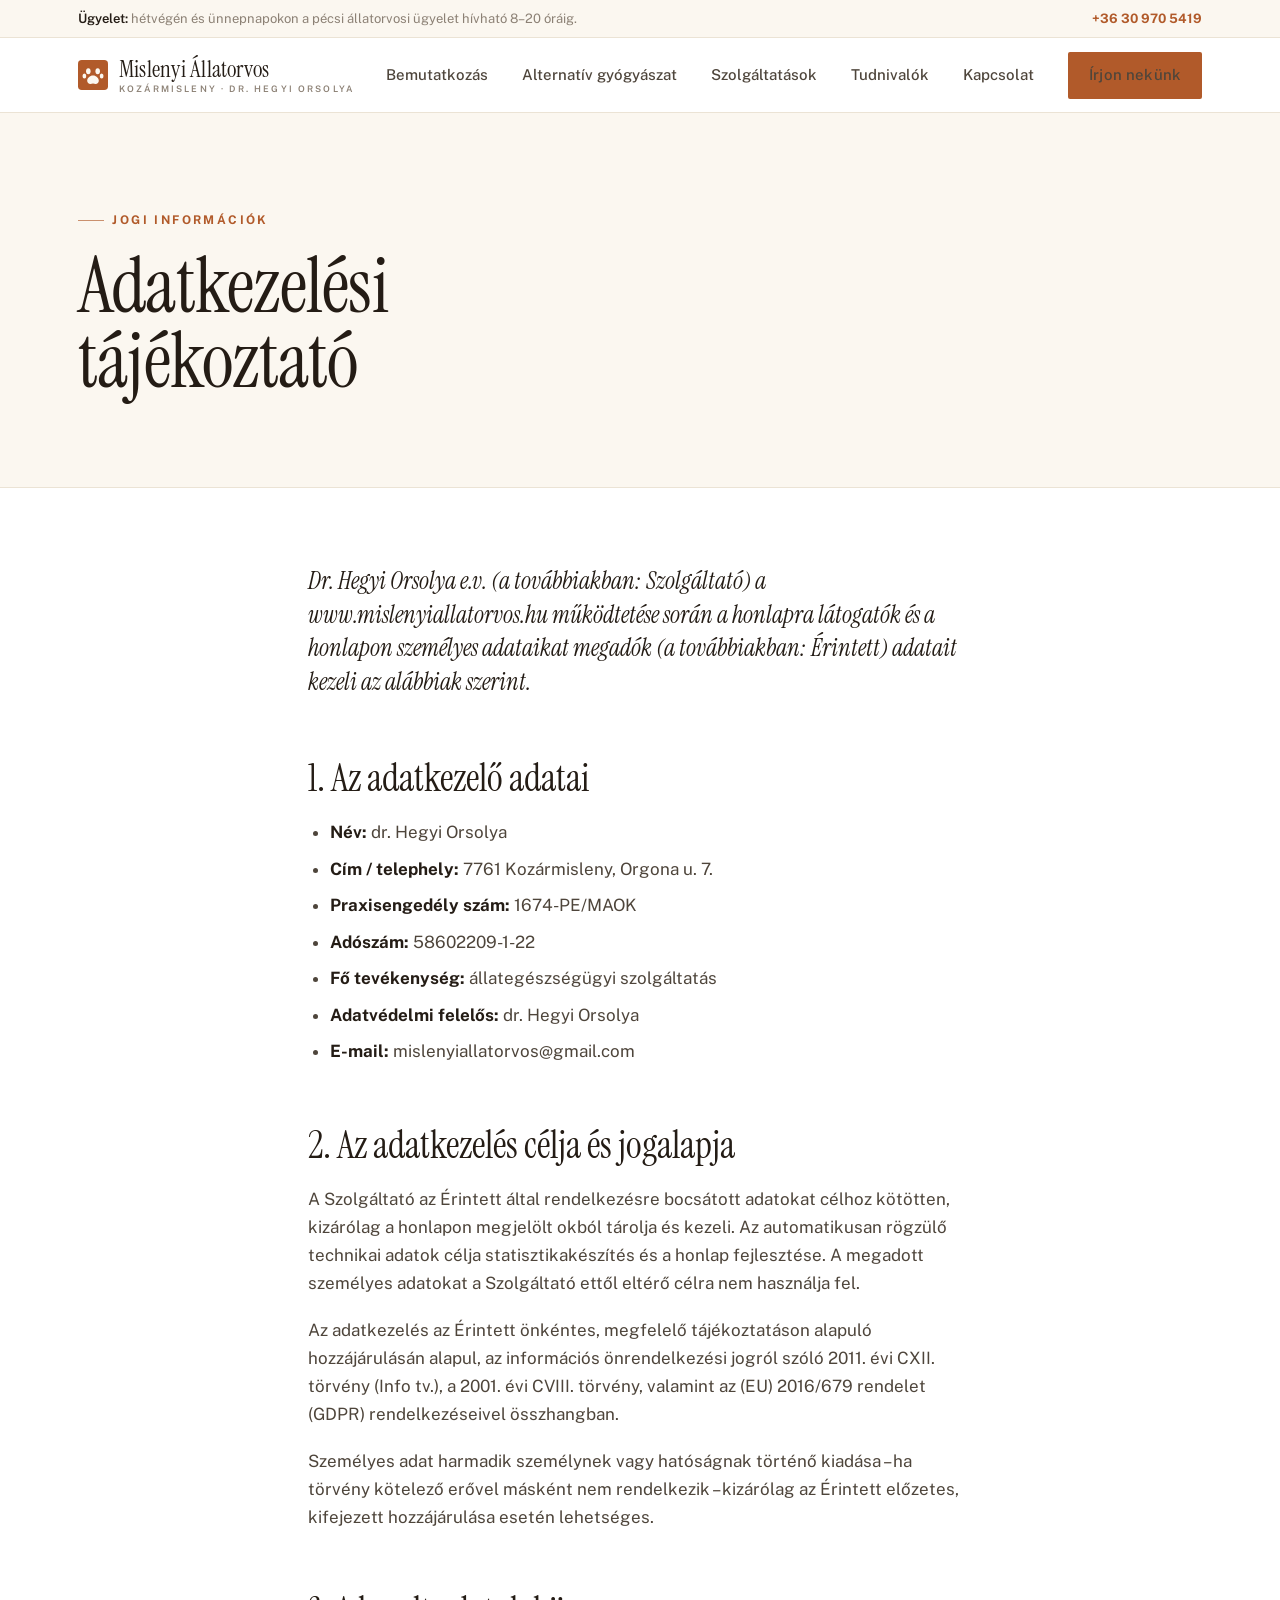
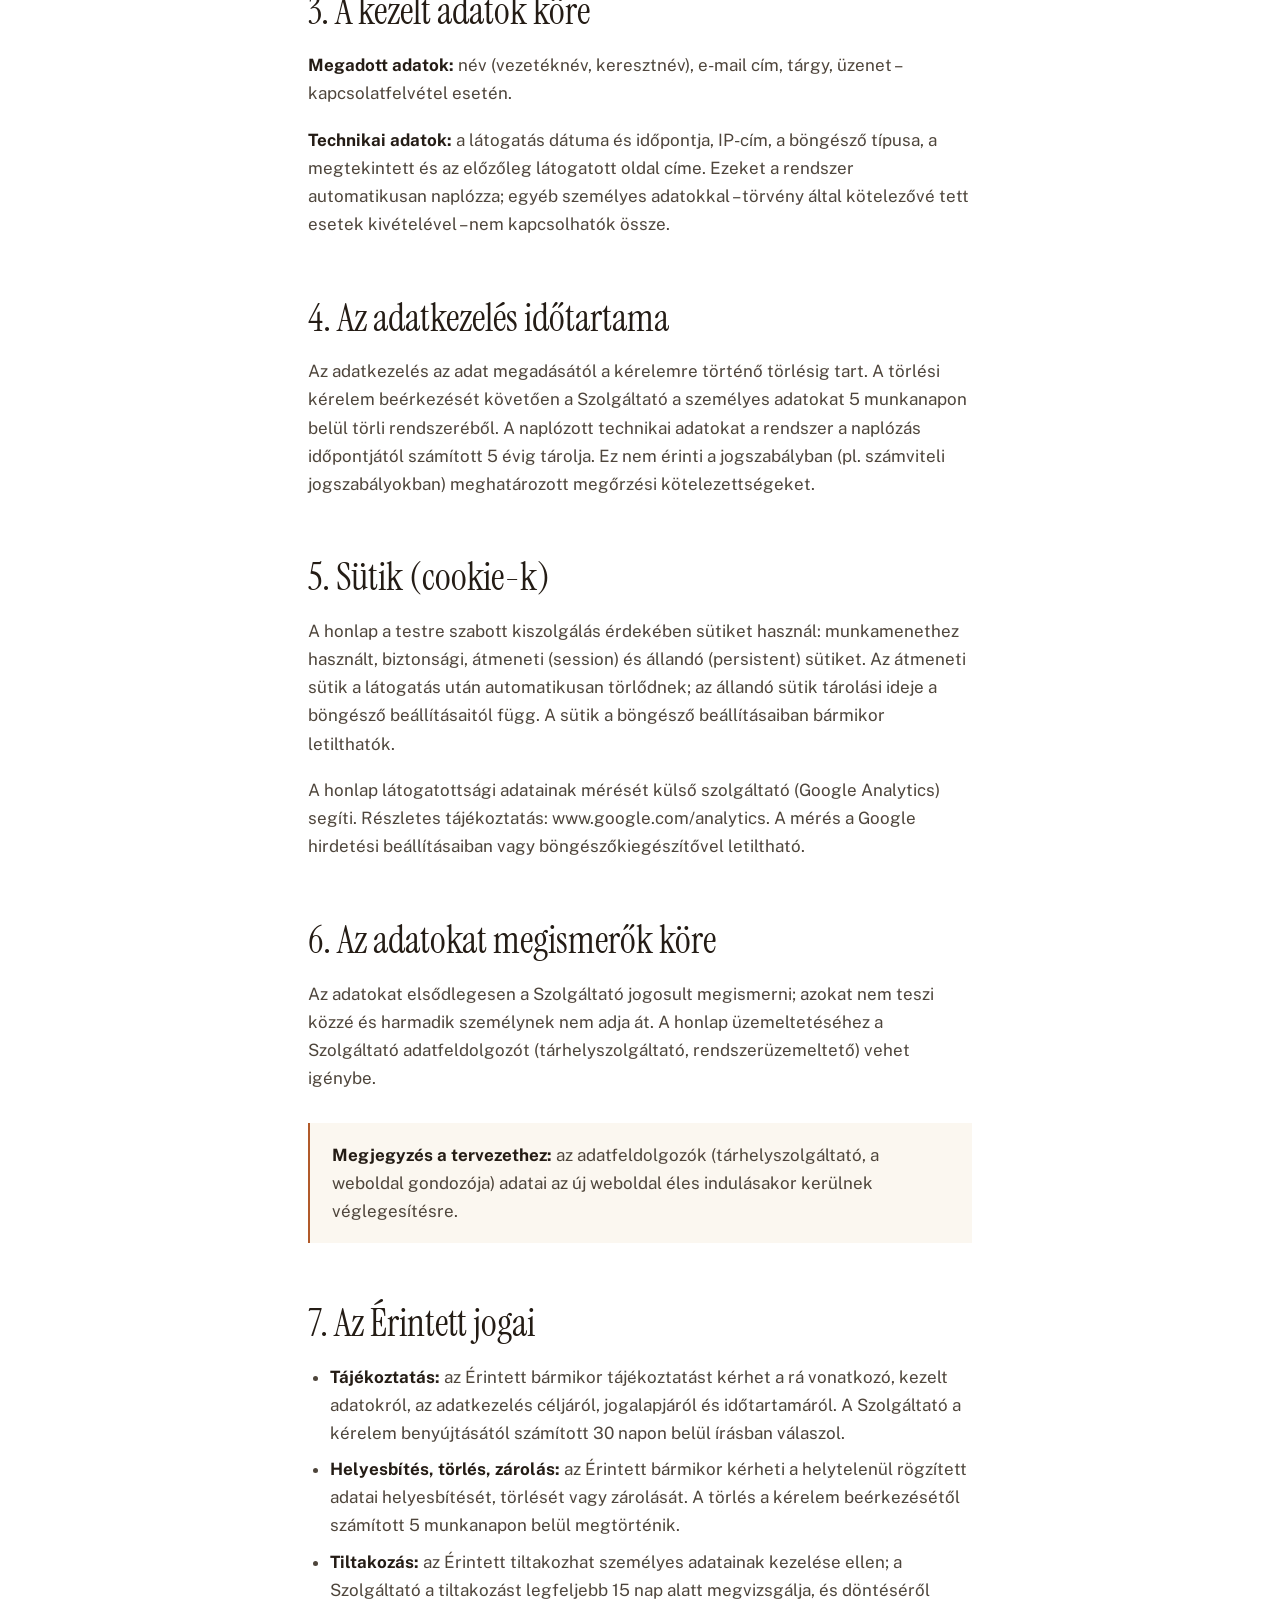
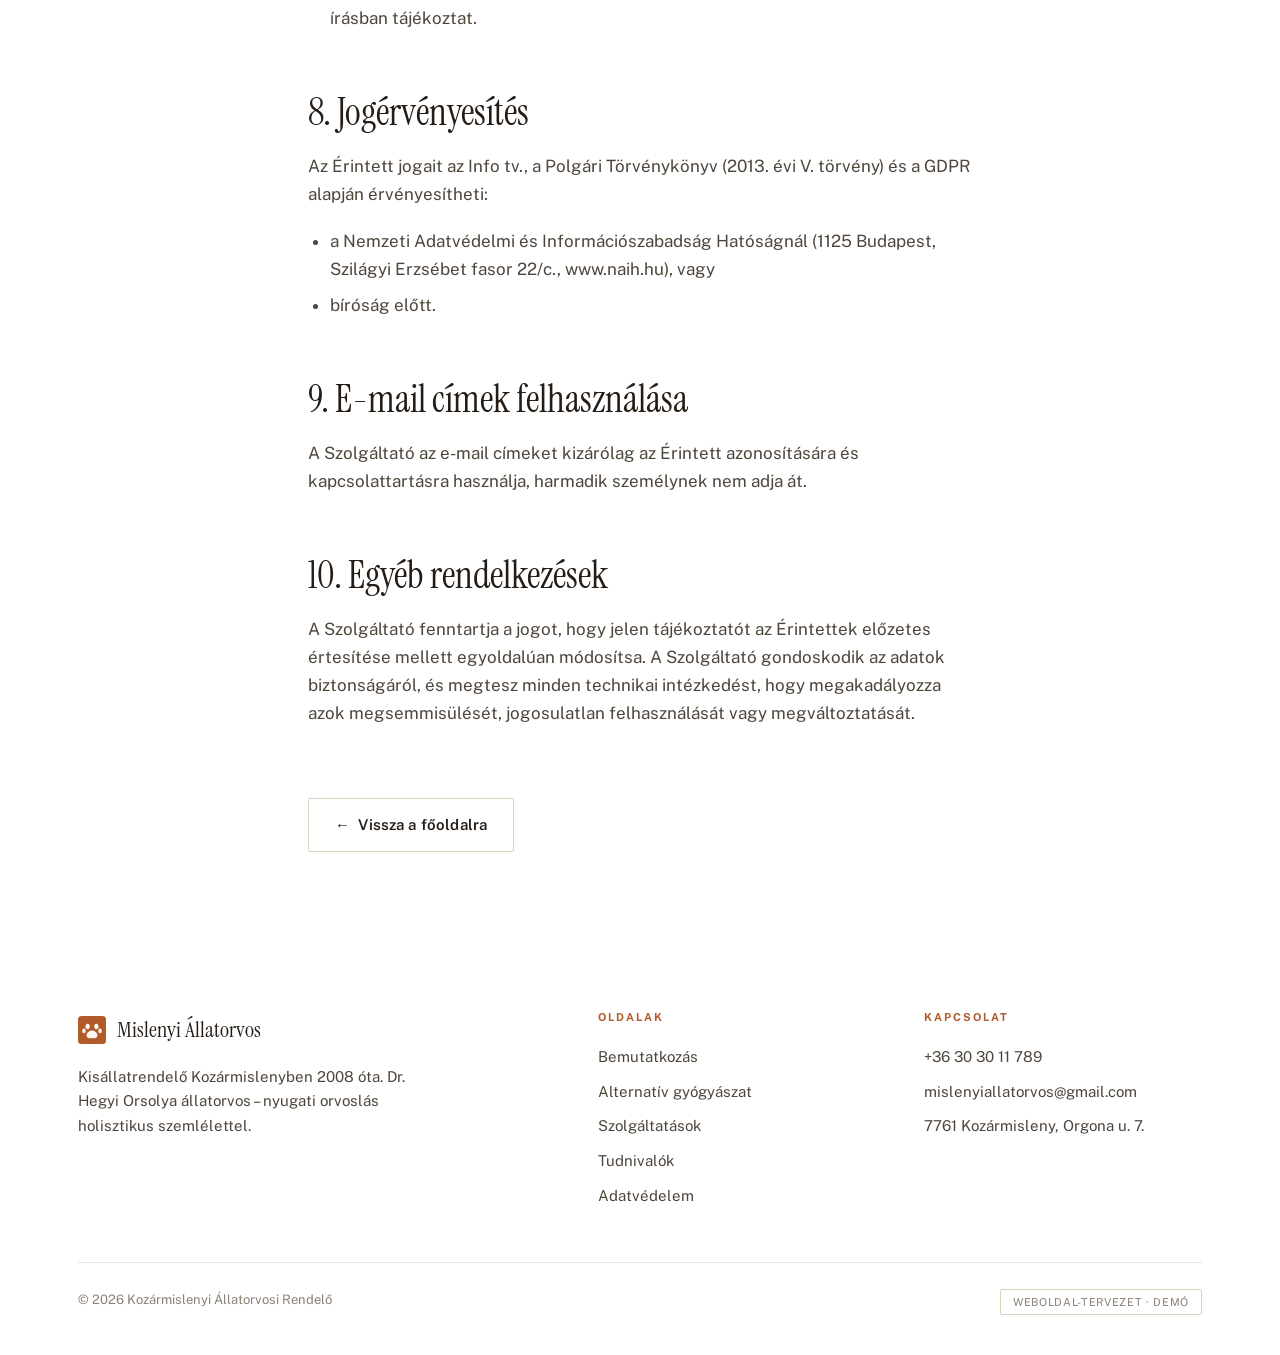
==== commit d86368d4: "Tartalmi hutseg + kapcsolati urlap, foglalo nelkul - Kitalalt szekcio (Kutyak/Macskak/Egyeb kisallat" ====
--- a/adatvedelem.html
+++ b/adatvedelem.html
@@ -36,11 +36,11 @@
       </a>
       <nav class="nav-links" id="nav-links" aria-label="Fő navigáció">
         <a href="index.html#bemutatkozas">Bemutatkozás</a>
-        <a href="index.html#ellatas">Ellátás</a>
+        <a href="index.html#alternativ">Alternatív gyógyászat</a>
         <a href="index.html#szolgaltatasok">Szolgáltatások</a>
         <a href="index.html#tudnivalok">Tudnivalók</a>
         <a href="index.html#kapcsolat">Kapcsolat</a>
-        <a class="btn btn-fire nav-cta" href="tel:+36303011789">Időpontot kérek</a>
+        <a class="btn btn-fire nav-cta" href="index.html#kapcsolat">Írjon nekünk</a>
       </nav>
       <button class="burger" id="burger" aria-label="Menü" aria-expanded="false" aria-controls="nav-links"><span></span><span></span><span></span></button>
     </div>
@@ -134,7 +134,7 @@
         <div class="foot-col">
           <h4>Oldalak</h4>
           <a href="index.html#bemutatkozas">Bemutatkozás</a>
-          <a href="index.html#ellatas">Ellátás</a>
+          <a href="index.html#alternativ">Alternatív gyógyászat</a>
           <a href="index.html#szolgaltatasok">Szolgáltatások</a>
           <a href="index.html#tudnivalok">Tudnivalók</a>
           <a href="adatvedelem.html">Adatvédelem</a>
--- a/css/style.css
+++ b/css/style.css
@@ -259,6 +259,24 @@
 .duty-note b { color: var(--ink); }
 .map { margin-top: clamp(36px, 5vw, 56px); border: 1px solid var(--line); border-radius: 4px; overflow: hidden; }
 .map iframe { display: block; width: 100%; height: 380px; border: 0; }
+
+/* kapcsolati űrlap */
+.cform { display: grid; gap: 16px; }
+.cform .row2 { display: grid; grid-template-columns: 1fr 1fr; gap: 16px; }
+.cform .field { display: flex; flex-direction: column; gap: 6px; }
+.cform label { font-size: 11px; font-weight: 700; letter-spacing: .14em; text-transform: uppercase; color: var(--muted); }
+.cform input, .cform textarea {
+  font-family: inherit; font-size: 15px; color: var(--ink); background: var(--paper);
+  border: 1px solid var(--line-2); border-radius: 2px; padding: 12px 14px; transition: border-color .2s;
+}
+.cform input:focus, .cform textarea:focus { outline: none; border-color: var(--terra); }
+.cform textarea { resize: vertical; min-height: 120px; }
+.cform button { justify-self: start; margin-top: 2px; }
+.cform button[disabled] { opacity: .6; cursor: default; }
+.form-note { font-size: 13px; color: var(--muted); margin: 2px 0 0; }
+.form-status { display: none; font-size: 14px; padding: 12px 16px; border-radius: 2px; margin: 0; }
+.form-status.ok { display: block; background: #EDF4EE; border-left: 2px solid #2E7D46; color: #255c37; }
+.form-status.err { display: block; background: #FAEBEA; border-left: 2px solid #B4322B; color: #8a2820; }
 
 /* ---- closing ---- */
 .closing { background: var(--ink); color: #EFE7DB; text-align: center; border-bottom: 1px solid var(--line); }
@@ -350,6 +368,7 @@
   .foot-grid { grid-template-columns: 1fr; }
   .related ul { columns: 1; }
   .cinfo .row { grid-template-columns: 1fr; gap: 2px; }
+  .cform .row2 { grid-template-columns: 1fr; }
 }
 @media (prefers-reduced-motion: reduce) {
   * { scroll-behavior: auto !important; }
